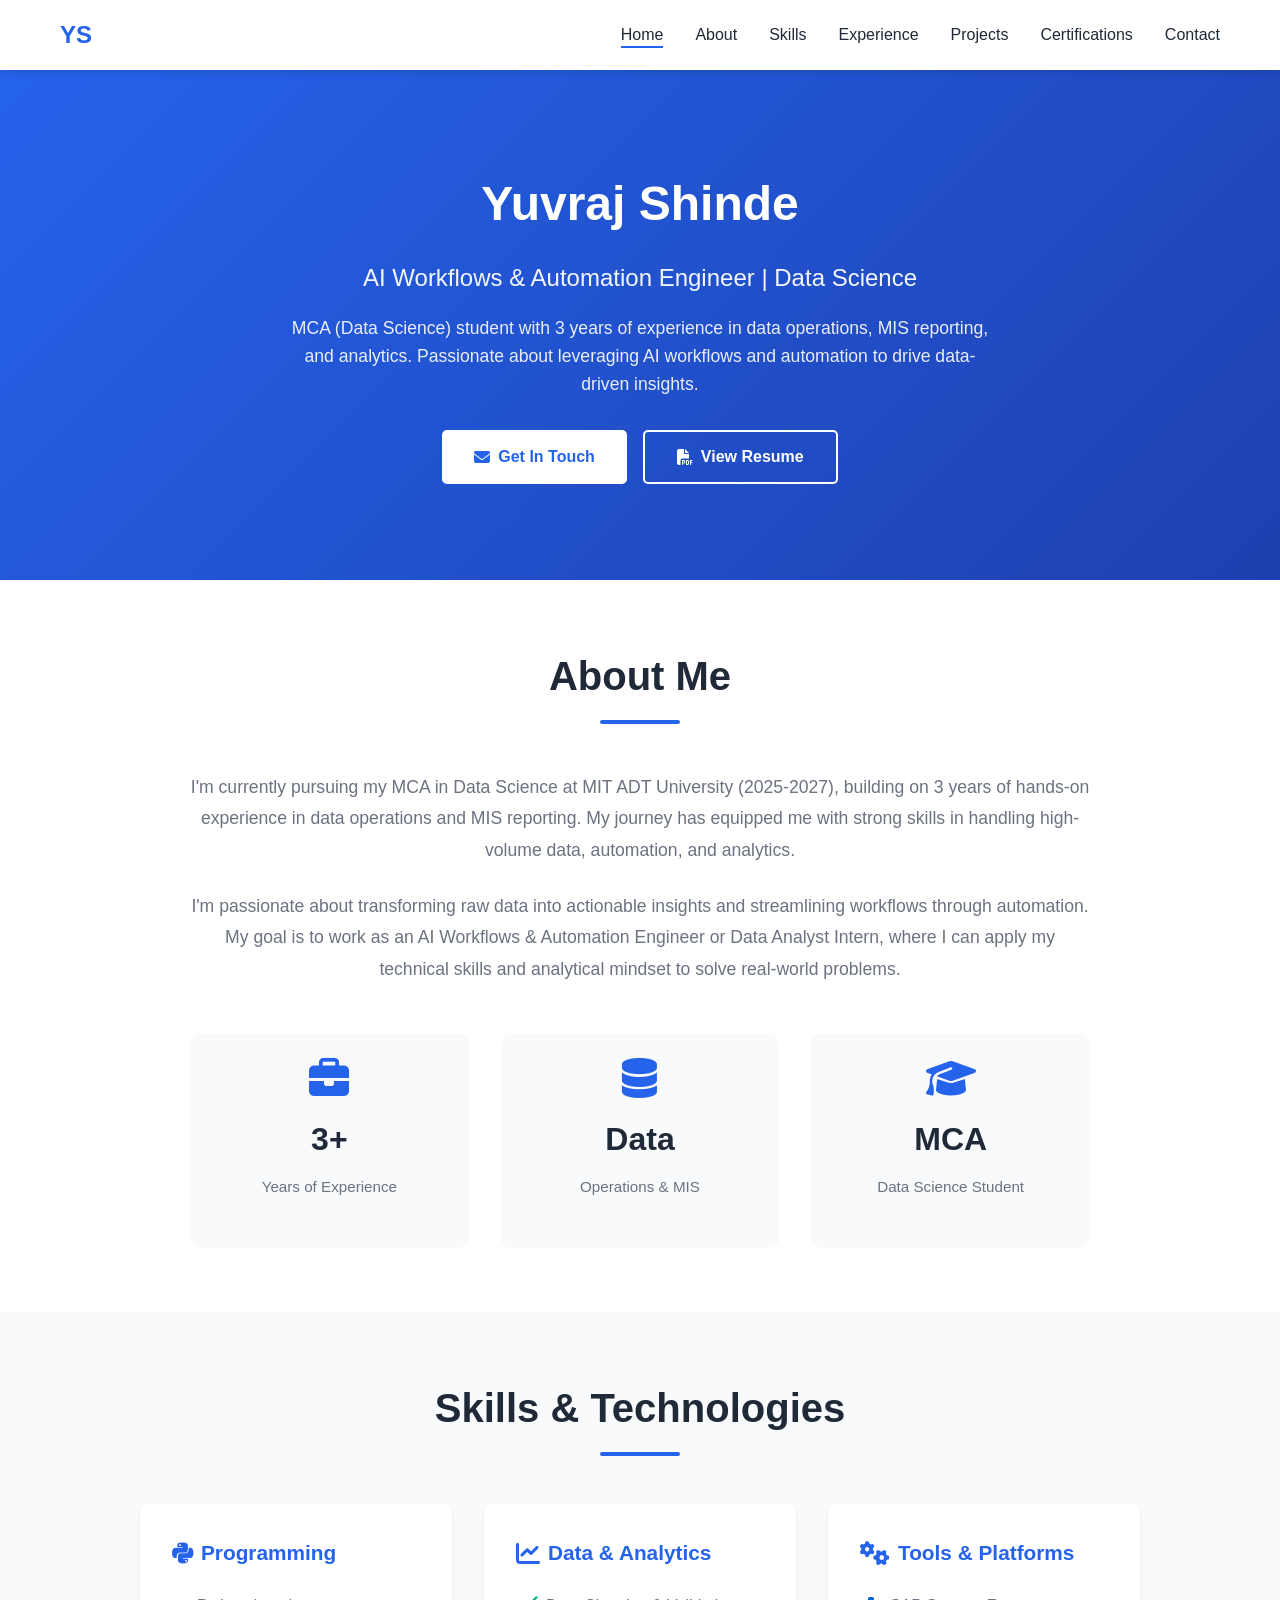
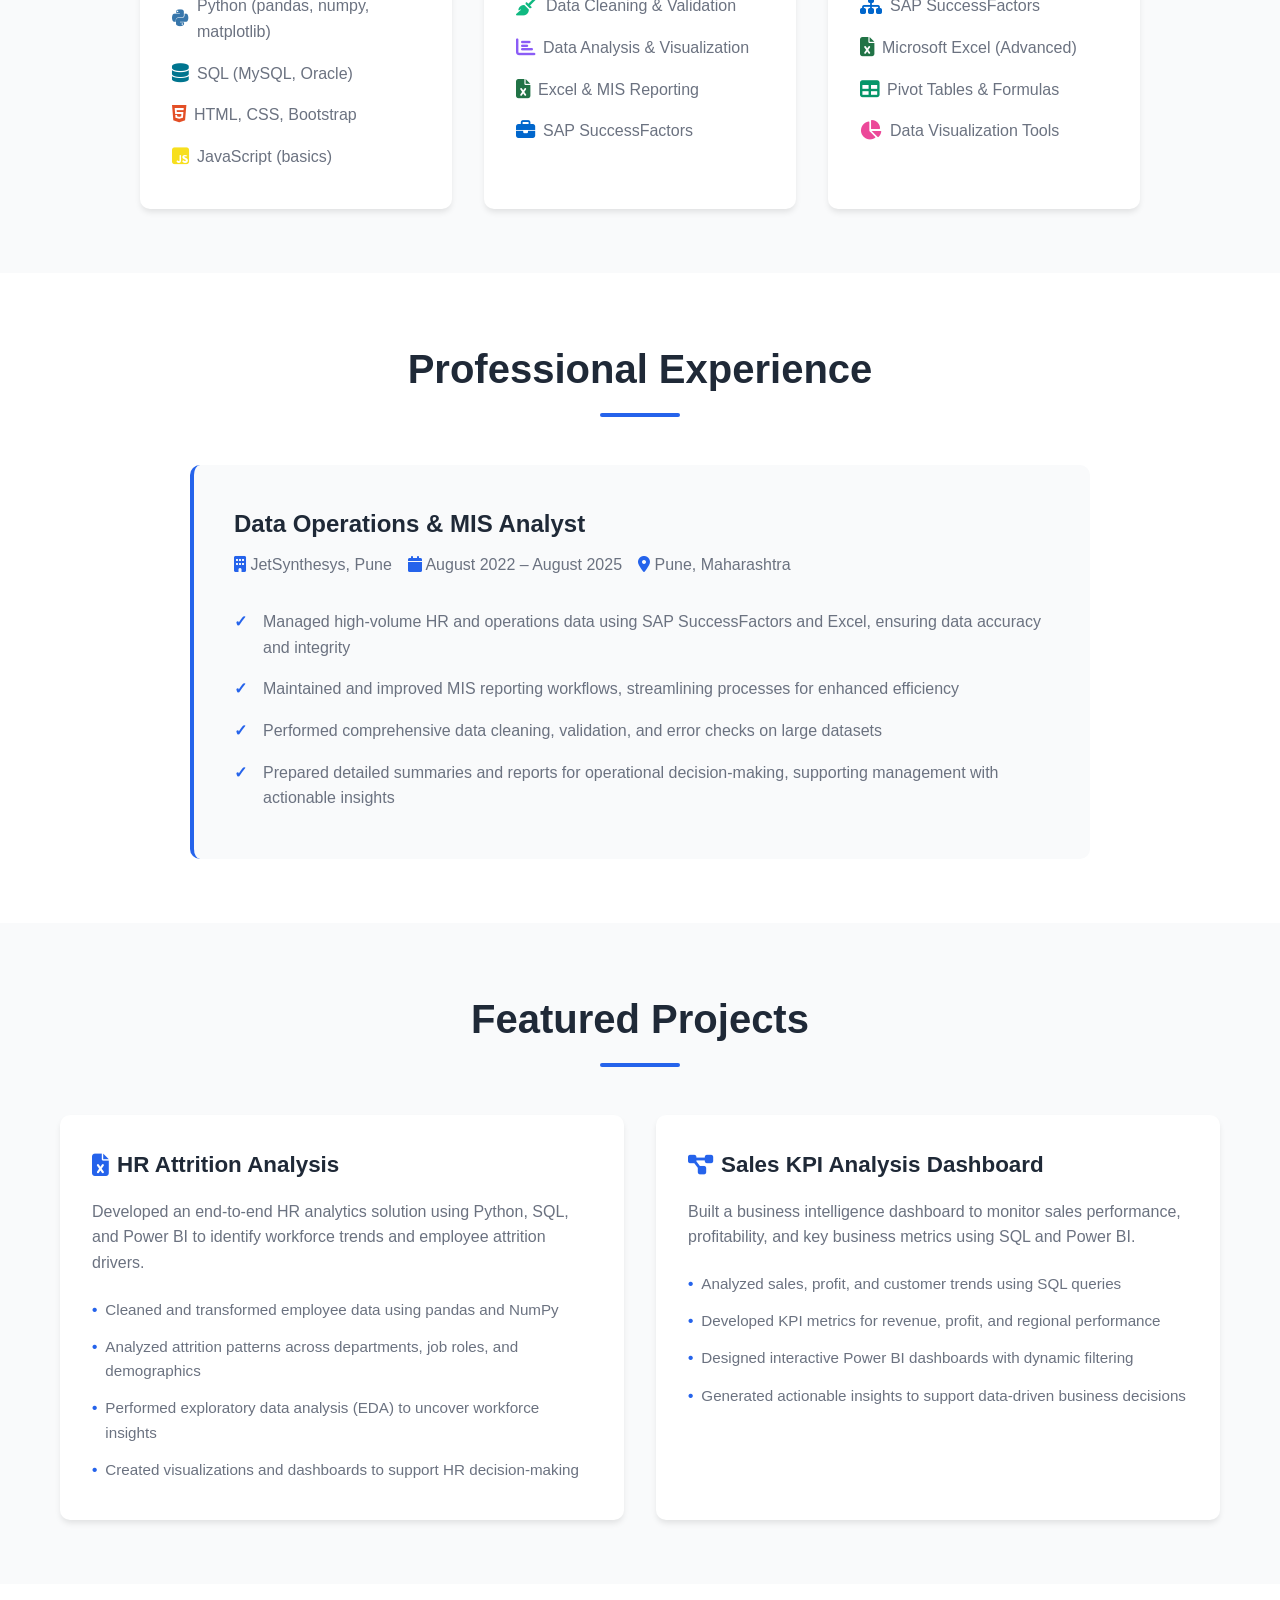
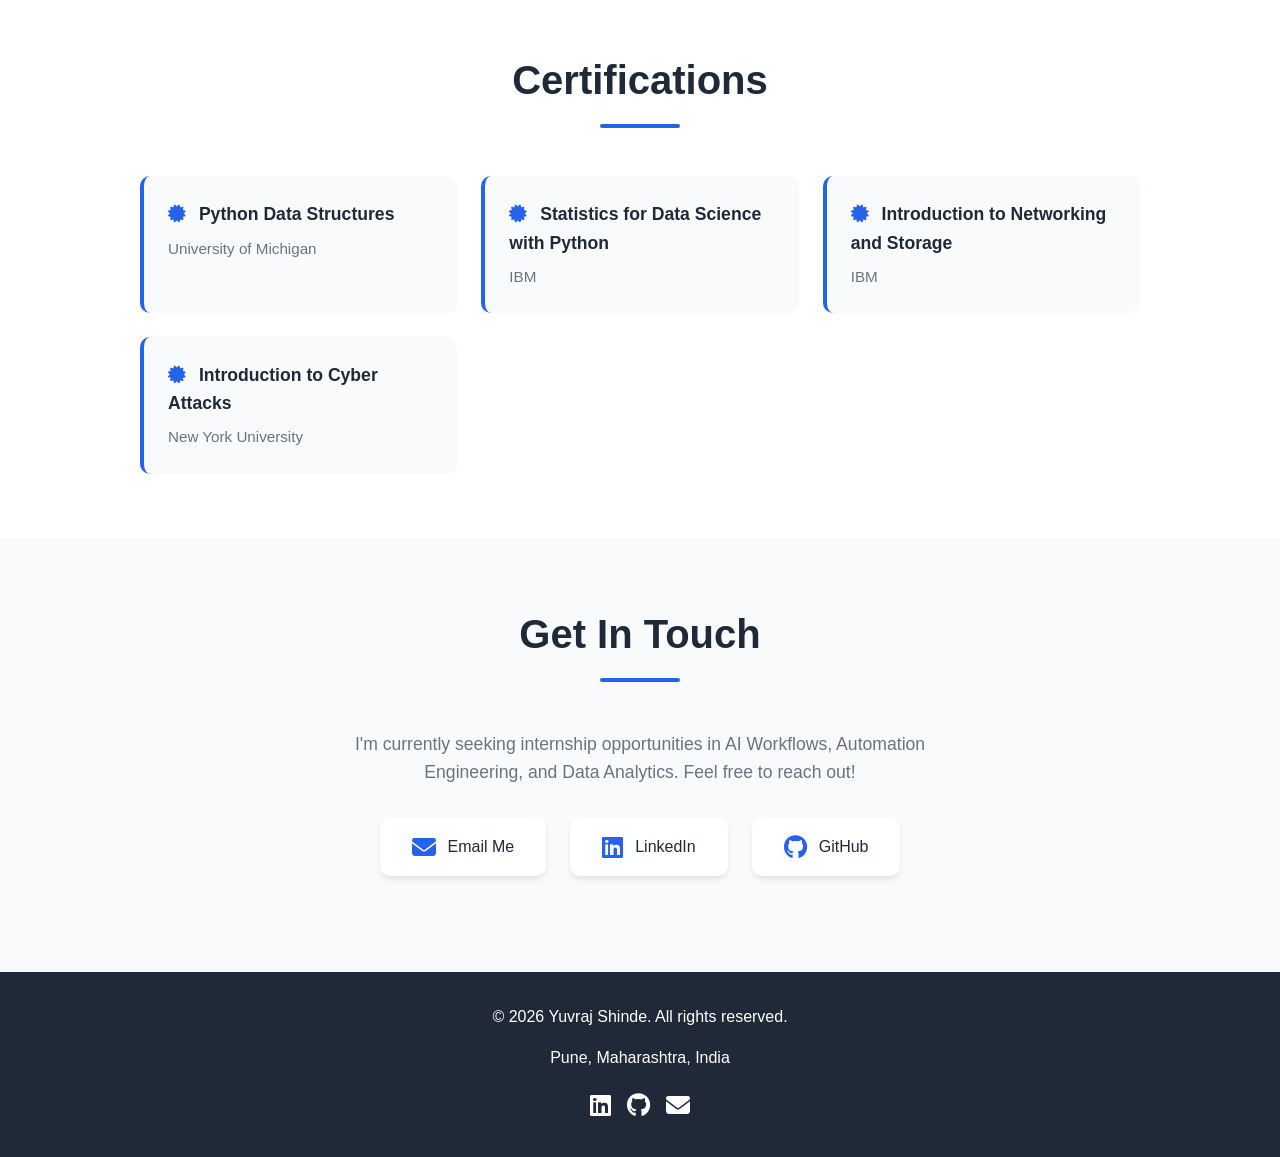
==== index.html @ 65d427c2 "Update index.html" ====
<!DOCTYPE html>
<html lang="en">

    <head>
        <meta charset="UTF-8">
        <meta name="viewport" content="width=device-width, initial-scale=1.0">

        <title>Yuvraj Shinde | Data Science & Machine Learning Portfolio</title>

        <meta name="description"
            content="Yuvraj Shinde - Data Science portfolio showcasing projects, skills, Python, and machine learning work.">
        <meta name="keywords" content="Yuvraj Shinde, Data Science, Python, Machine Learning, Portfolio">
        <meta name="author" content="Yuvraj Shinde">

        <link rel="stylesheet" href="https://cdnjs.cloudflare.com/ajax/libs/font-awesome/6.4.0/css/all.min.css">
        <link rel="stylesheet" href="style.css">
        <link rel="icon" href="favicon.ico" type="image/x-icon">
    </head>


    <body>
        <!-- Navigation -->
        <nav>
            <div class="container">
                <div class="logo">YS</div>
                <button class="mobile-menu-toggle" id="mobileMenuToggle">
                    <i class="fas fa-bars"></i>
                </button>
                <ul class="nav-links" id="navLinks">
                    <li><a href="#home">Home</a></li>
                    <li><a href="#about">About</a></li>
                    <li><a href="#skills">Skills</a></li>
                    <li><a href="#experience">Experience</a></li>
                    <li><a href="#projects">Projects</a></li>
                    <li><a href="#certifications">Certifications</a></li>
                    <li><a href="#contact">Contact</a></li>
                </ul>
            </div>
        </nav>

        <!-- Hero Section -->
        <section class="hero" id="home">
            <div class="container">
                <h1>Yuvraj Shinde</h1>
                <p class="role">AI Workflows & Automation Engineer | Data Science</p>
                <p class="intro">MCA (Data Science) student with 3 years of experience in data operations, MIS
                    reporting,
                    and analytics. Passionate about leveraging AI workflows and automation to drive data-driven
                    insights.
                </p>
                <div class="hero-buttons">
                    <a href="#contact" class="btn btn-primary">
                        <i class="fas fa-envelope"></i> Get In Touch
                    </a>
                    <a href="Yuvraj-resume.pdf" class="btn btn-outline" target="_blank">
                        <i class="fas fa-file-pdf"></i> View Resume
                    </a>
                </div>
            </div>
        </section>

        <!-- About Section -->
        <section class="about" id="about">
            <div class="container">
                <h2 class="section-title">About Me</h2>
                <div class="about-content">
                    <p>I'm currently pursuing my MCA in Data Science at MIT ADT University (2025-2027), building on 3
                        years
                        of hands-on experience in data operations and MIS reporting. My journey has equipped me with
                        strong
                        skills in handling high-volume data, automation, and analytics.</p>
                    <p>I'm passionate about transforming raw data into actionable insights and streamlining workflows
                        through automation. My goal is to work as an AI Workflows & Automation Engineer or Data Analyst
                        Intern, where I can apply my technical skills and analytical mindset to solve real-world
                        problems.
                    </p>

                    <div class="about-stats">
                        <div class="stat-card">
                            <i class="fas fa-briefcase"></i>
                            <h3>3+</h3>
                            <p>Years of Experience</p>
                        </div>
                        <div class="stat-card">
                            <i class="fas fa-database"></i>
                            <h3>Data</h3>
                            <p>Operations & MIS</p>
                        </div>
                        <div class="stat-card">
                            <i class="fas fa-graduation-cap"></i>
                            <h3>MCA</h3>
                            <p>Data Science Student</p>
                        </div>
                    </div>
                </div>
            </div>
        </section>

        <!-- Skills Section -->
        <section class="skills" id="skills">
            <div class="container">
                <h2 class="section-title">Skills & Technologies</h2>
                <div class="skills-grid">
                    <div class="skill-category">
                        <h3><i class="fab fa-python"></i> Programming</h3>
                        <ul class="skill-list">
                            <li><i class="fab fa-python" style="color: #3776AB;"></i> Python (pandas, numpy, matplotlib)
                            </li>
                            <li><i class="fas fa-database" style="color: #00758F;"></i> SQL (MySQL, Oracle)</li>
                            <li><i class="fab fa-html5" style="color: #E34F26;"></i> HTML, CSS, Bootstrap</li>
                            <li><i class="fab fa-js-square" style="color: #F7DF1E;"></i> JavaScript (basics)</li>
                        </ul>
                    </div>

                    <div class="skill-category">
                        <h3><i class="fas fa-chart-line"></i> Data & Analytics</h3>
                        <ul class="skill-list">
                            <li><i class="fas fa-broom" style="color: #10B981;"></i> Data Cleaning & Validation</li>
                            <li><i class="fas fa-chart-bar" style="color: #8B5CF6;"></i> Data Analysis & Visualization
                            </li>
                            <li><i class="fas fa-file-excel" style="color: #217346;"></i> Excel & MIS Reporting</li>
                            <li><i class="fas fa-briefcase" style="color: #0066CC;"></i> SAP SuccessFactors</li>
                        </ul>
                    </div>

                    <div class="skill-category">
                        <h3><i class="fas fa-cogs"></i> Tools & Platforms</h3>
                        <ul class="skill-list">
                            <li><i class="fas fa-sitemap" style="color: #0066CC;"></i> SAP SuccessFactors</li>
                            <li><i class="fas fa-file-excel" style="color: #217346;"></i> Microsoft Excel (Advanced)
                            </li>
                            <li><i class="fas fa-table" style="color: #059669;"></i> Pivot Tables & Formulas</li>
                            <li><i class="fas fa-chart-pie" style="color: #EC4899;"></i> Data Visualization Tools</li>
                        </ul>
                    </div>
                </div>
            </div>
        </section>

        <!-- Experience Section -->
        <section class="experience" id="experience">
            <div class="container">
                <h2 class="section-title">Professional Experience</h2>
                <div class="experience-card">
                    <div class="experience-header">
                        <h3>Data Operations & MIS Analyst</h3>
                        <div class="company-info">
                            <span><i class="fas fa-building"></i> JetSynthesys, Pune</span>
                            <span><i class="fas fa-calendar"></i> August 2022 – August 2025</span>
                            <span><i class="fas fa-map-marker-alt"></i> Pune, Maharashtra</span>
                        </div>
                    </div>
                    <ul class="experience-list">
                        <li>Managed high-volume HR and operations data using SAP SuccessFactors and Excel, ensuring data
                            accuracy and integrity</li>
                        <li>Maintained and improved MIS reporting workflows, streamlining processes for enhanced
                            efficiency
                        </li>
                        <li>Performed comprehensive data cleaning, validation, and error checks on large datasets</li>
                        <li>Prepared detailed summaries and reports for operational decision-making, supporting
                            management
                            with actionable insights</li>
                    </ul>
                </div>
            </div>
        </section>

        <!-- Projects Section -->
        <section class="projects" id="projects">
            <div class="container">
                <h2 class="section-title">Featured Projects</h2>
                <div class="projects-grid">
                    <div class="project-card">
                        <h3><i class="fas fa-file-excel"></i> HR Attrition Analysis</h3>
                        <p>Developed an end-to-end HR analytics solution using Python, SQL, and Power BI to identify
                            workforce trends and employee attrition drivers.
                        </p>
                        <ul class="project-highlights">
                            <li>Cleaned and transformed employee data using pandas and NumPy</li>
                            <li>Analyzed attrition patterns across departments, job roles, and demographics</li>
                            <li>Performed exploratory data analysis (EDA) to uncover workforce insights</li>
                            <li>Created visualizations and dashboards to support HR decision-making</li>
                        </ul>
                    </div>

                    <div class="project-card">
                        <h3><i class="fas fa-project-diagram"></i> Sales KPI Analysis Dashboard</h3>
                        <p>Built a business intelligence dashboard to monitor sales performance, profitability, and key
                            business metrics using SQL and Power BI.</p>
                        <ul class="project-highlights">
                            <li>Analyzed sales, profit, and customer trends using SQL queries</li>
                            <li>Developed KPI metrics for revenue, profit, and regional performance</li>
                            <li>Designed interactive Power BI dashboards with dynamic filtering</li>
                            <li>Generated actionable insights to support data-driven business decisions</li>
                        </ul>
                    </div>
                </div>
            </div>
        </section>

        <!-- Certifications Section -->
        <section class="certifications" id="certifications">
            <div class="container">
                <h2 class="section-title">Certifications</h2>
                <div class="cert-grid">
                    <div class="cert-card">
                        <h3><i class="fas fa-certificate"></i> Python Data Structures</h3>
                        <p>University of Michigan</p>
                    </div>
                    <div class="cert-card">
                        <h3><i class="fas fa-certificate"></i> Statistics for Data Science with Python</h3>
                        <p>IBM</p>
                    </div>
                    <div class="cert-card">
                        <h3><i class="fas fa-certificate"></i> Introduction to Networking and Storage</h3>
                        <p>IBM</p>
                    </div>
                    <div class="cert-card">
                        <h3><i class="fas fa-certificate"></i> Introduction to Cyber Attacks</h3>
                        <p>New York University</p>
                    </div>
                </div>
            </div>
        </section>

        <!-- Contact Section -->
        <section class="contact" id="contact">
            <div class="container">
                <h2 class="section-title">Get In Touch</h2>
                <p>I'm currently seeking internship opportunities in AI Workflows, Automation Engineering, and Data
                    Analytics. Feel free to reach out!</p>
                <div class="contact-links">
                    <a href="mailto:yuvrajshinde965@gmail.com" class="contact-link">
                        <i class="fas fa-envelope"></i>
                        Email Me
                    </a>
                    <a href="https://www.linkedin.com/in/yuvraj-shinde-445378245/" target="_blank" class="contact-link">
                        <i class="fab fa-linkedin"></i>
                        LinkedIn
                    </a>
                    <a href="https://github.com/yuvrajshinde811" target="_blank" class="contact-link">
                        <i class="fab fa-github"></i>
                        GitHub
                    </a>
                </div>
            </div>
        </section>

        <!-- Footer -->
        <footer>
            <div class="container">
                <p>&copy; 2026 Yuvraj Shinde. All rights reserved.</p>
                <p>Pune, Maharashtra, India</p>
                <div class="social-links">
                    <a href="https://www.linkedin.com/in/yuvraj-shinde-445378245/" target="_blank"><i
                            class="fab fa-linkedin"></i></a>
                    <a href="https://github.com/yuvrajshinde811" target="_blank"><i class="fab fa-github"></i></a>
                    <a href="mailto:yuvrajshinde965@gmail.com"><i class="fas fa-envelope"></i></a>
                </div>
            </div>
        </footer>
        <script src="script.js"></script>
    </body>

</html>
---- style.css ----
/* ===== GLOBAL STYLES ===== */
* {
    margin: 0;
    padding: 0;
    box-sizing: border-box;
}

:root {
    --primary-color: #2563eb;
    --secondary-color: #1e40af;
    --accent-color: #3b82f6;
    --text-dark: #1f2937;
    --text-light: #6b7280;
    --bg-light: #f9fafb;
    --bg-white: #ffffff;
    --border-color: #e5e7eb;
    --shadow: 0 4px 6px -1px rgba(0, 0, 0, 0.1);
    --shadow-lg: 0 10px 15px -3px rgba(0, 0, 0, 0.1);
}

html {
    scroll-behavior: smooth;
}

body {
    font-family: 'Segoe UI', Tahoma, Geneva, Verdana, sans-serif;
    line-height: 1.6;
    color: var(--text-dark);
    background-color: var(--bg-light);
}

.container {
    max-width: 1200px;
    margin: 0 auto;
    padding: 0 20px;
}

/* ===== NAVIGATION ===== */
nav {
    background: var(--bg-white);
    box-shadow: var(--shadow);
    position: sticky;
    top: 0;
    z-index: 1000;
    padding: 1rem 0;
}

nav .container {
    display: flex;
    justify-content: space-between;
    align-items: center;
}

.logo {
    font-size: 1.5rem;
    font-weight: 700;
    color: var(--primary-color);
}

.nav-links {
    display: flex;
    list-style: none;
    gap: 2rem;
}

.nav-links a {
    text-decoration: none;
    color: var(--text-dark);
    font-weight: 500;
    transition: color 0.3s ease;
    position: relative;
    padding-bottom: 5px;
}

.nav-links a::after {
    content: '';
    position: absolute;
    bottom: 0;
    left: 0;
    width: 0;
    height: 2px;
    background: var(--primary-color);
    transition: width 0.3s ease;
}

.nav-links a:hover::after,
.nav-links a.active::after {
    width: 100%;
}

.nav-links a:hover {
    color: var(--primary-color);
}

.mobile-menu-toggle {
    display: none;
    background: none;
    border: none;
    font-size: 1.5rem;
    color: var(--text-dark);
    cursor: pointer;
}

/* ===== HERO SECTION ===== */
.hero {
    background: linear-gradient(135deg, var(--primary-color) 0%, var(--secondary-color) 100%);
    color: white;
    padding: 6rem 0;
    text-align: center;
}

.hero h1 {
    font-size: 3rem;
    margin-bottom: 1rem;
    animation: fadeInUp 0.8s ease;
}

.hero .role {
    font-size: 1.5rem;
    margin-bottom: 1rem;
    opacity: 0.95;
    animation: fadeInUp 1s ease;
}

.hero .intro {
    font-size: 1.1rem;
    max-width: 700px;
    margin: 0 auto 2rem;
    opacity: 0.9;
    animation: fadeInUp 1.2s ease;
}

.hero-buttons {
    display: flex;
    gap: 1rem;
    justify-content: center;
    flex-wrap: wrap;
    animation: fadeInUp 1.4s ease;
}

.btn {
    padding: 0.75rem 2rem;
    border-radius: 5px;
    text-decoration: none;
    font-weight: 600;
    transition: all 0.3s ease;
    display: inline-flex;
    align-items: center;
    gap: 0.5rem;
}

.btn-primary {
    background: white;
    color: var(--primary-color);
}

.btn-primary:hover {
    transform: translateY(-2px);
    box-shadow: var(--shadow-lg);
}

.btn-outline {
    border: 2px solid white;
    color: white;
    background: transparent;
}

.btn-outline:hover {
    background: white;
    color: var(--primary-color);
}

/* ===== SECTION STYLES ===== */
section {
    padding: 4rem 0;
}

.section-title {
    font-size: 2.5rem;
    text-align: center;
    margin-bottom: 3rem;
    color: var(--text-dark);
    position: relative;
    padding-bottom: 1rem;
}

.section-title::after {
    content: '';
    position: absolute;
    bottom: 0;
    left: 50%;
    transform: translateX(-50%);
    width: 80px;
    height: 4px;
    background: var(--primary-color);
    border-radius: 2px;
}

/* ===== ABOUT SECTION ===== */
.about {
    background: var(--bg-white);
}

.about-content {
    max-width: 900px;
    margin: 0 auto;
    text-align: center;
}

.about-content p {
    font-size: 1.1rem;
    color: var(--text-light);
    line-height: 1.8;
    margin-bottom: 1.5rem;
}

.about-stats {
    display: grid;
    grid-template-columns: repeat(auto-fit, minmax(200px, 1fr));
    gap: 2rem;
    margin-top: 3rem;
}

.stat-card {
    text-align: center;
    padding: 1.5rem;
    background: var(--bg-light);
    border-radius: 10px;
    transition: all 0.4s ease;
    cursor: default;
}

.stat-card:hover {
    background: white;
    box-shadow: var(--shadow-lg);
    transform: translateY(-5px);
}

.stat-card i {
    font-size: 2.5rem;
    color: var(--primary-color);
    margin-bottom: 1rem;
    transition: all 0.4s ease;
}

.stat-card:hover i {
    transform: scale(1.2) rotate(10deg);
    color: var(--accent-color);
}

.stat-card h3 {
    font-size: 2rem;
    color: var(--text-dark);
    margin-bottom: 0.5rem;
}

.stat-card p {
    color: var(--text-light);
    font-size: 0.95rem;
}

/* ===== SKILLS SECTION ===== */
.skills-grid {
    display: grid;
    grid-template-columns: repeat(auto-fit, minmax(250px, 1fr));
    gap: 2rem;
    max-width: 1000px;
    margin: 0 auto;
}

.skill-category {
    background: var(--bg-white);
    padding: 2rem;
    border-radius: 10px;
    box-shadow: var(--shadow);
    transition: all 0.4s cubic-bezier(0.4, 0, 0.2, 1);
    position: relative;
    overflow: hidden;
}

.skill-category::before {
    content: '';
    position: absolute;
    top: 0;
    left: -100%;
    width: 100%;
    height: 100%;
    background: linear-gradient(90deg, transparent, rgba(37, 99, 235, 0.1), transparent);
    transition: left 0.5s ease;
}

.skill-category:hover::before {
    left: 100%;
}

.skill-category:hover {
    transform: translateY(-8px) scale(1.02);
    box-shadow: var(--shadow-lg);
    border: 1px solid rgba(37, 99, 235, 0.2);
}

.skill-category h3 {
    font-size: 1.3rem;
    margin-bottom: 1rem;
    color: var(--primary-color);
    display: flex;
    align-items: center;
    gap: 0.5rem;
}

.skill-category h3 i {
    font-size: 1.5rem;
}

.skill-list {
    list-style: none;
}

.skill-list li {
    padding: 0.5rem 0;
    color: var(--text-light);
    display: flex;
    align-items: center;
    gap: 0.5rem;
    transition: all 0.3s ease;
    cursor: default;
}

.skill-list li:hover {
    color: var(--primary-color);
    transform: translateX(5px);
    font-weight: 500;
}

.skill-list li i {
    font-size: 1.2rem;
    transition: all 0.3s ease;
}

.skill-list li:hover i {
    transform: scale(1.3) rotate(5deg);
}

/* ===== EXPERIENCE SECTION ===== */
.experience {
    background: var(--bg-white);
}

.experience-card {
    max-width: 900px;
    margin: 0 auto;
    background: var(--bg-light);
    padding: 2.5rem;
    border-radius: 10px;
    border-left: 4px solid var(--primary-color);
}

.experience-header {
    margin-bottom: 1.5rem;
}

.experience-header h3 {
    font-size: 1.5rem;
    color: var(--text-dark);
    margin-bottom: 0.5rem;
}

.company-info {
    color: var(--text-light);
    font-size: 1rem;
    display: flex;
    align-items: center;
    gap: 1rem;
    flex-wrap: wrap;
}

.company-info i {
    color: var(--primary-color);
}

.experience-list {
    list-style: none;
}

.experience-list li {
    padding: 0.5rem 0;
    color: var(--text-light);
    display: flex;
    gap: 1rem;
    line-height: 1.6;
}

.experience-list li::before {
    content: '✓';
    color: var(--primary-color);
    font-weight: bold;
    flex-shrink: 0;
}

/* ===== PROJECTS SECTION ===== */
.projects-grid {
    display: grid;
    grid-template-columns: repeat(auto-fit, minmax(350px, 1fr));
    gap: 2rem;
}

.project-card {
    background: var(--bg-white);
    border-radius: 10px;
    box-shadow: var(--shadow);
    padding: 2rem;
    transition: all 0.4s cubic-bezier(0.4, 0, 0.2, 1);
    position: relative;
    overflow: hidden;
}

.project-card::after {
    content: '';
    position: absolute;
    top: -50%;
    right: -50%;
    width: 200%;
    height: 200%;
    background: radial-gradient(circle, rgba(37, 99, 235, 0.1) 0%, transparent 70%);
    opacity: 0;
    transition: opacity 0.5s ease;
}

.project-card:hover::after {
    opacity: 1;
}

.project-card:hover {
    transform: translateY(-10px) scale(1.02);
    box-shadow: 0 20px 25px -5px rgba(0, 0, 0, 0.15);
    border: 1px solid rgba(37, 99, 235, 0.2);
}

.project-card h3 {
    font-size: 1.4rem;
    margin-bottom: 1rem;
    color: var(--text-dark);
    display: flex;
    align-items: center;
    gap: 0.5rem;
}

.project-card h3 i {
    color: var(--primary-color);
    transition: all 0.4s ease;
}

.project-card:hover h3 i {
    transform: scale(1.2) rotate(10deg);
    color: var(--accent-color);
}

.project-card p {
    color: var(--text-light);
    margin-bottom: 1rem;
    line-height: 1.6;
}

.project-highlights {
    list-style: none;
    margin-top: 1rem;
}

.project-highlights li {
    padding: 0.4rem 0;
    color: var(--text-light);
    font-size: 0.95rem;
    display: flex;
    align-items: flex-start;
    gap: 0.5rem;
}

.project-highlights li::before {
    content: '•';
    color: var(--primary-color);
    font-weight: bold;
}

/* ===== CERTIFICATIONS SECTION ===== */
.certifications {
    background: var(--bg-white);
}

.cert-grid {
    display: grid;
    grid-template-columns: repeat(auto-fit, minmax(300px, 1fr));
    gap: 1.5rem;
    max-width: 1000px;
    margin: 0 auto;
}

.cert-card {
    background: var(--bg-light);
    padding: 1.5rem;
    border-radius: 10px;
    border-left: 4px solid var(--primary-color);
    transition: all 0.4s cubic-bezier(0.4, 0, 0.2, 1);
    position: relative;
    overflow: hidden;
}

.cert-card::before {
    content: '';
    position: absolute;
    left: 0;
    top: 0;
    height: 100%;
    width: 4px;
    background: var(--accent-color);
    transform: scaleY(0);
    transition: transform 0.4s ease;
    transform-origin: bottom;
}

.cert-card:hover::before {
    transform: scaleY(1);
}

.cert-card:hover {
    transform: translateX(10px);
    box-shadow: var(--shadow);
    background: white;
}

.cert-card h3 {
    font-size: 1.1rem;
    color: var(--text-dark);
    margin-bottom: 0.5rem;
}

.cert-card p {
    color: var(--text-light);
    font-size: 0.95rem;
}

.cert-card i {
    color: var(--primary-color);
    margin-right: 0.5rem;
    transition: all 0.3s ease;
}

.cert-card:hover i {
    transform: scale(1.3) rotate(15deg);
    color: var(--accent-color);
}

/* ===== CONTACT SECTION ===== */
.contact {
    text-align: center;
}

.contact p {
    font-size: 1.1rem;
    color: var(--text-light);
    margin-bottom: 2rem;
    max-width: 600px;
    margin-left: auto;
    margin-right: auto;
}

.contact-links {
    display: flex;
    gap: 1.5rem;
    justify-content: center;
    flex-wrap: wrap;
    margin-bottom: 2rem;
}

.contact-link {
    padding: 1rem 2rem;
    background: var(--bg-white);
    border-radius: 10px;
    text-decoration: none;
    color: var(--text-dark);
    box-shadow: var(--shadow);
    transition: all 0.3s cubic-bezier(0.4, 0, 0.2, 1);
    display: flex;
    align-items: center;
    gap: 0.75rem;
    font-weight: 500;
    position: relative;
    overflow: hidden;
}

.contact-link::before {
    content: '';
    position: absolute;
    top: 0;
    left: -100%;
    width: 100%;
    height: 100%;
    background: linear-gradient(90deg, transparent, rgba(37, 99, 235, 0.1), transparent);
    transition: left 0.5s ease;
}

.contact-link:hover::before {
    left: 100%;
}

.contact-link i {
    font-size: 1.5rem;
    color: var(--primary-color);
    transition: all 0.3s ease;
}

.contact-link:hover {
    transform: translateY(-5px) scale(1.05);
    box-shadow: var(--shadow-lg);
    color: var(--primary-color);
}

.contact-link:hover i {
    transform: scale(1.2) rotate(5deg);
}

/* ===== FOOTER ===== */
footer {
    background: var(--text-dark);
    color: white;
    text-align: center;
    padding: 2rem 0;
}

footer p {
    margin-bottom: 1rem;
}

.social-links {
    display: flex;
    gap: 1rem;
    justify-content: center;
    margin-top: 1rem;
}

.social-links a {
    color: white;
    font-size: 1.5rem;
    transition: all 0.3s cubic-bezier(0.4, 0, 0.2, 1);
    display: inline-block;
}

.social-links a:hover {
    color: var(--accent-color);
    transform: translateY(-5px) scale(1.2) rotate(10deg);
}

/* ===== ANIMATIONS ===== */
@keyframes fadeInUp {
    from {
        opacity: 0;
        transform: translateY(30px);
    }

    to {
        opacity: 1;
        transform: translateY(0);
    }
}

@keyframes float {

    0%,
    100% {
        transform: translateY(0);
    }

    50% {
        transform: translateY(-10px);
    }
}

@keyframes pulse {

    0%,
    100% {
        opacity: 1;
    }

    50% {
        opacity: 0.5;
    }
}

@keyframes slideInLeft {
    from {
        opacity: 0;
        transform: translateX(-50px);
    }

    to {
        opacity: 1;
        transform: translateX(0);
    }
}

@keyframes slideInRight {
    from {
        opacity: 0;
        transform: translateX(50px);
    }

    to {
        opacity: 1;
        transform: translateX(0);
    }
}

@keyframes scaleIn {
    from {
        opacity: 0;
        transform: scale(0.8);
    }

    to {
        opacity: 1;
        transform: scale(1);
    }
}

/* ===== RESPONSIVE DESIGN ===== */
@media (max-width: 768px) {
    .nav-links {
        position: fixed;
        left: -100%;
        top: 70px;
        flex-direction: column;
        background-color: var(--bg-white);
        width: 100%;
        text-align: center;
        transition: 0.3s;
        box-shadow: var(--shadow);
        padding: 2rem 0;
    }

    .nav-links.active {
        left: 0;
    }

    .mobile-menu-toggle {
        display: block;
    }

    .hero h1 {
        font-size: 2rem;
    }

    .hero .role {
        font-size: 1.2rem;
    }

    .hero .intro {
        font-size: 1rem;
    }

    .section-title {
        font-size: 2rem;
    }

    .projects-grid {
        grid-template-columns: 1fr;
    }

    .skills-grid {
        grid-template-columns: 1fr;
    }
}

@media (max-width: 480px) {
    .hero h1 {
        font-size: 1.75rem;
    }

    .about-stats {
        grid-template-columns: 1fr;
    }

    .hero-buttons {
        flex-direction: column;
    }

    .btn {
        width: 100%;
        justify-content: center;
    }
}
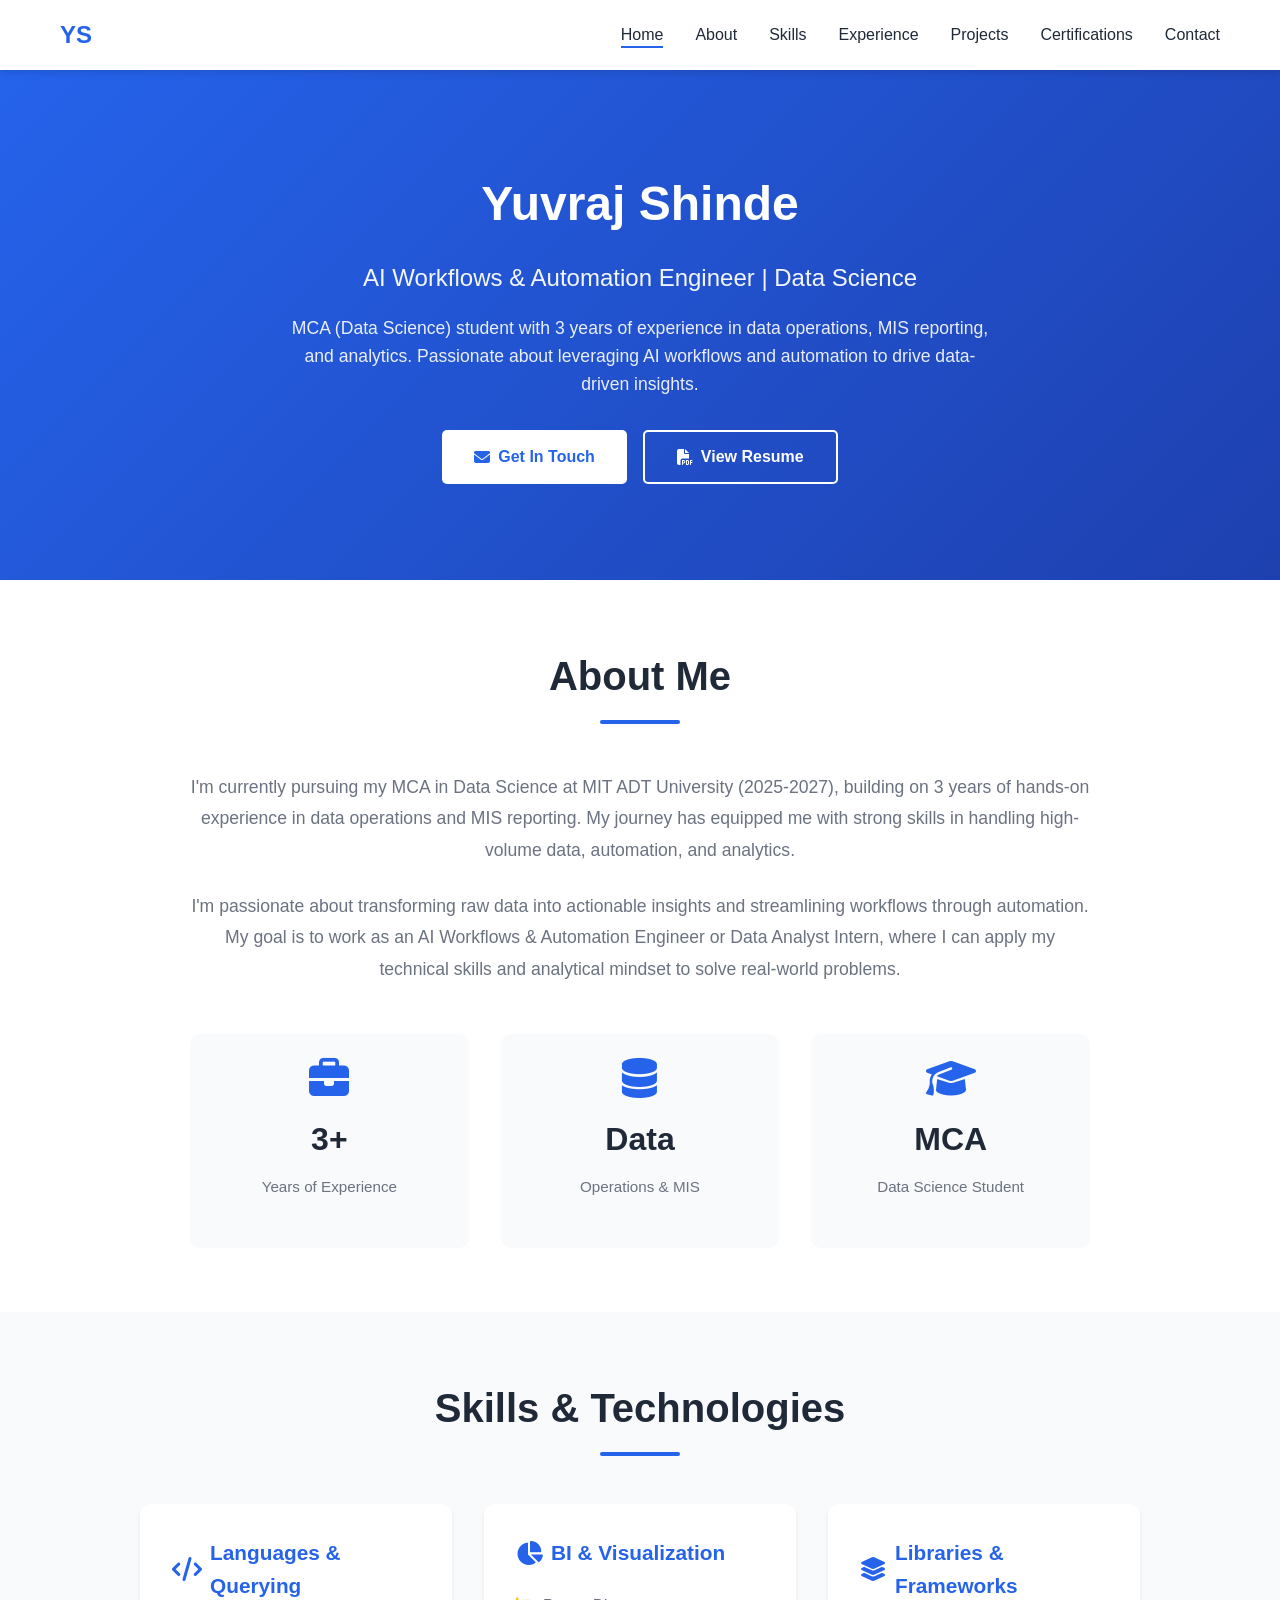
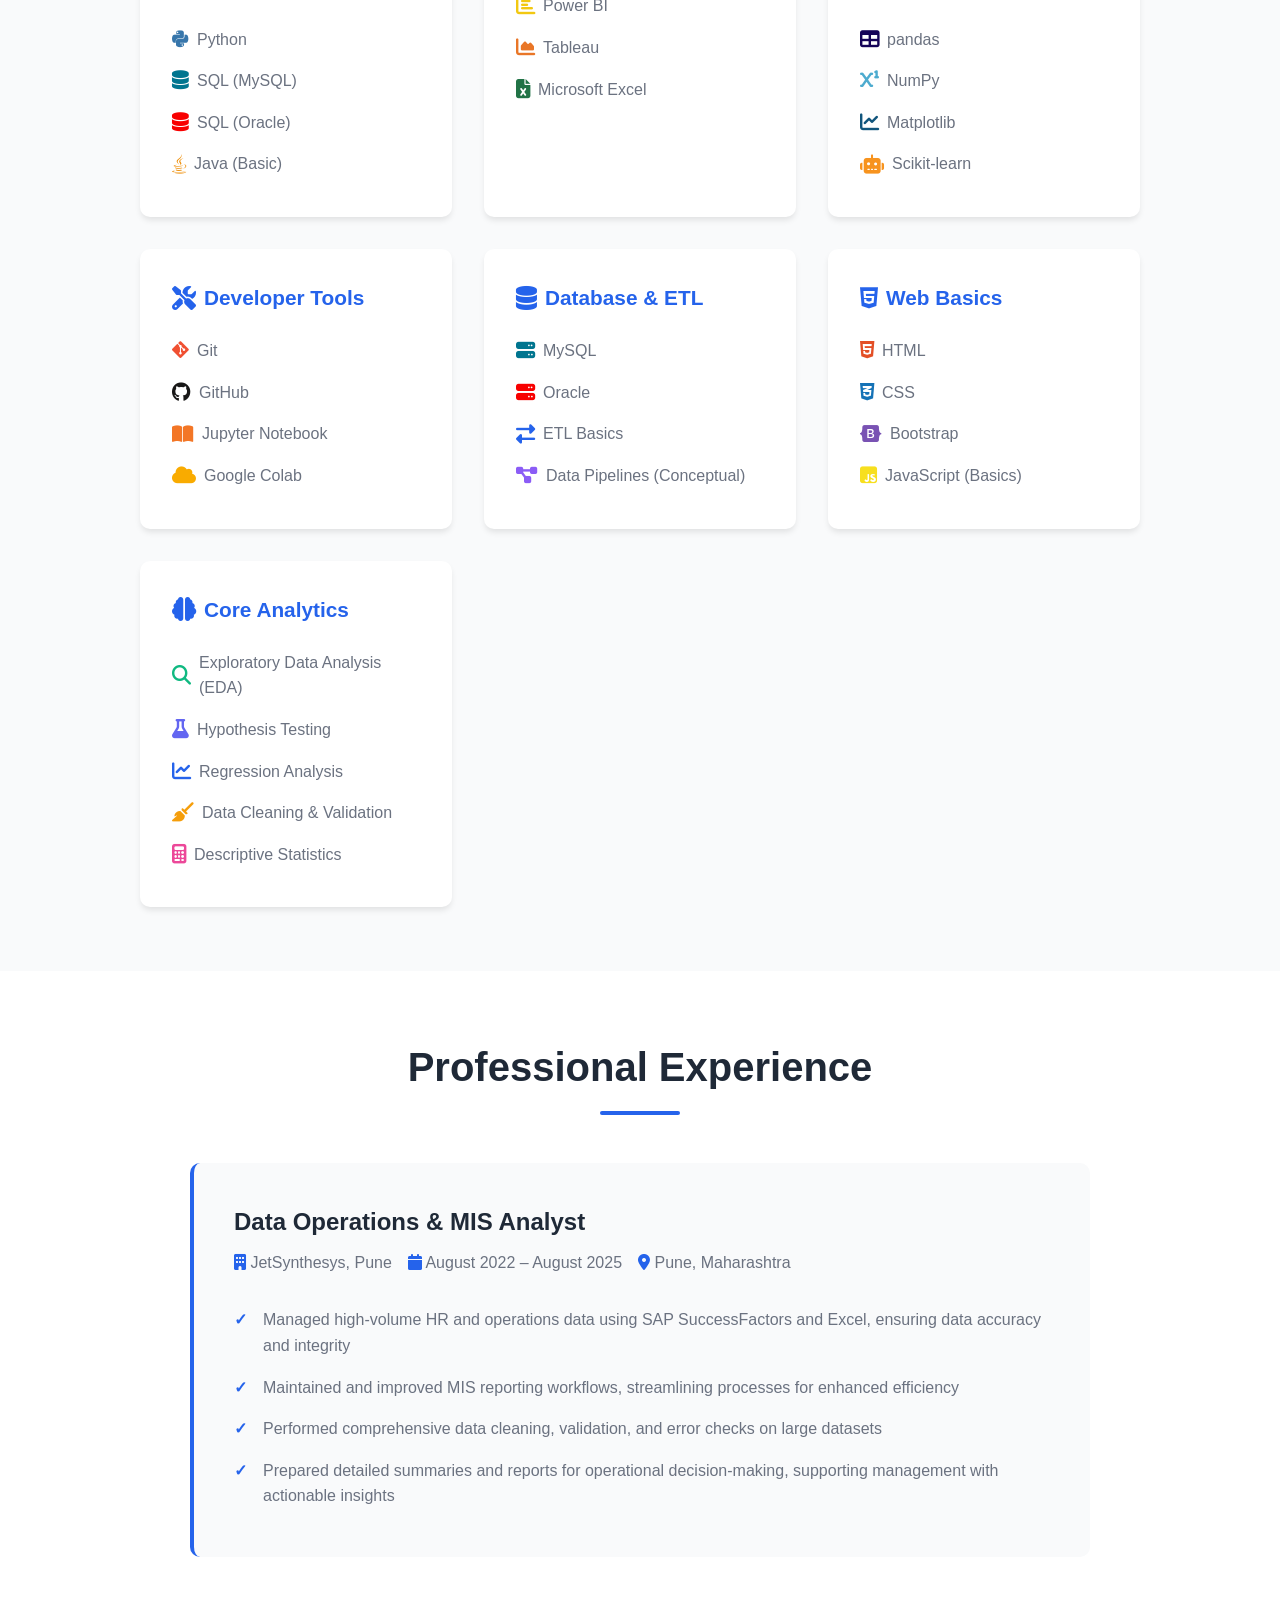
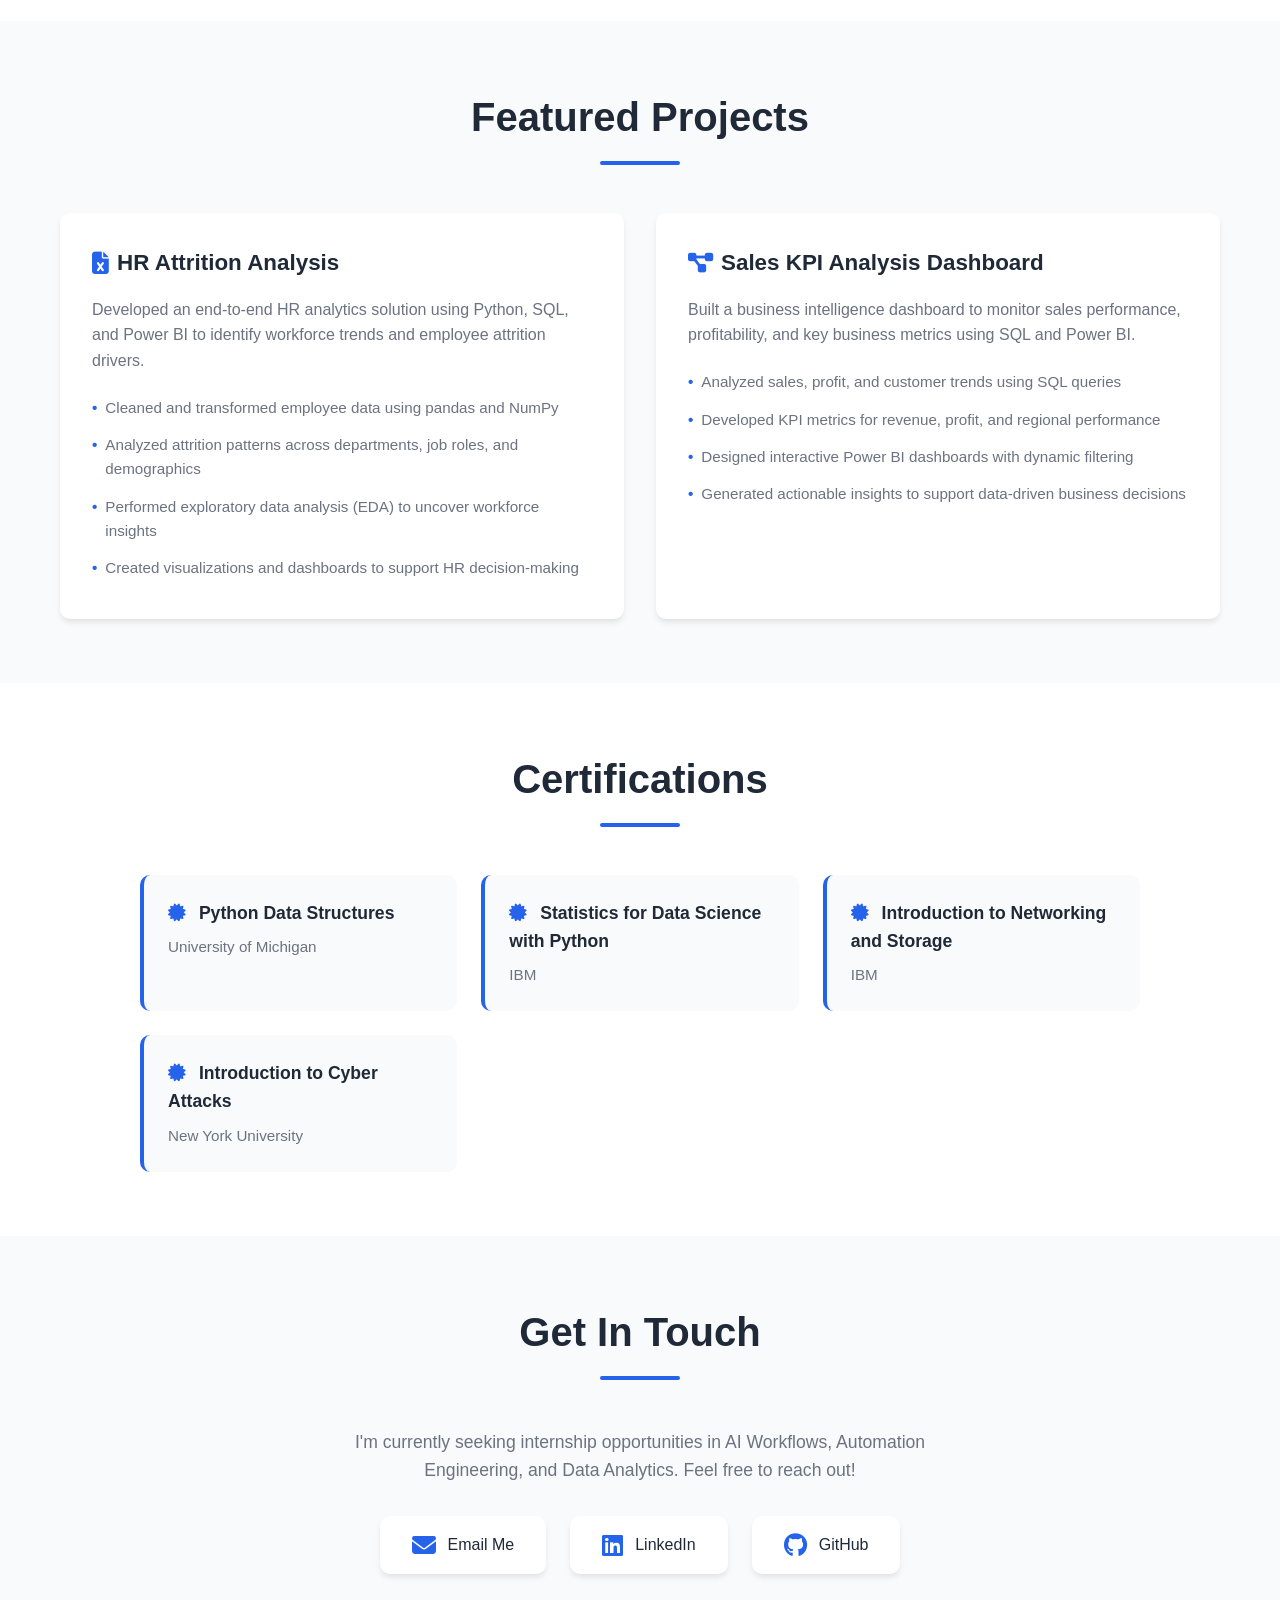
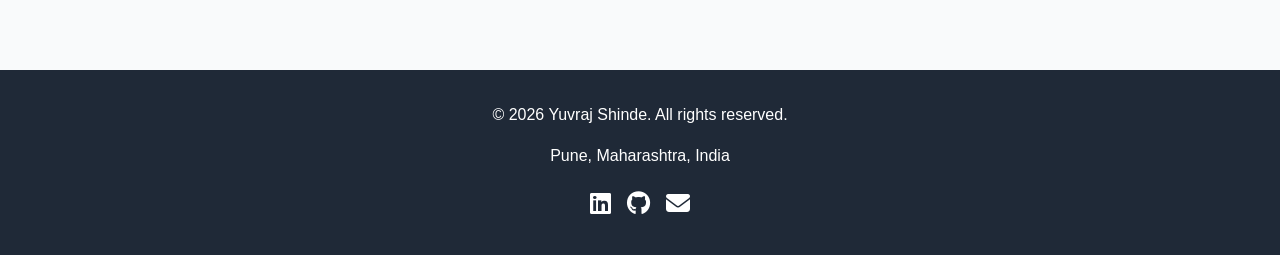
==== commit 36017f6f: "Update index.html" ====
--- a/index.html
+++ b/index.html
@@ -52,7 +52,7 @@
                     <a href="#contact" class="btn btn-primary">
                         <i class="fas fa-envelope"></i> Get In Touch
                     </a>
-                    <a href="Yuvraj-resume.pdf" class="btn btn-outline" target="_blank">
+                    <a href="Resume - Yuvraj Shinde.pdf" class="btn btn-outline" target="_blank">
                         <i class="fas fa-file-pdf"></i> View Resume
                     </a>
                 </div>
@@ -97,7 +97,7 @@
         </section>
 
         <!-- Skills Section -->
-        <section class="skills" id="skills">
+        <!-- <section class="skills" id="skills">
             <div class="container">
                 <h2 class="section-title">Skills & Technologies</h2>
                 <div class="skills-grid">
@@ -133,6 +133,89 @@
                             <li><i class="fas fa-chart-pie" style="color: #EC4899;"></i> Data Visualization Tools</li>
                         </ul>
                     </div>
+
+                </div>
+            </div>
+        </section> -->
+
+        <!-- Skills Section -->
+        <!-- Skills Section -->
+        <section class="skills" id="skills">
+            <div class="container">
+                <h2 class="section-title">Skills & Technologies</h2>
+                <div class="skills-grid">
+
+                    <div class="skill-category">
+                        <h3><i class="fas fa-code"></i> Languages & Querying</h3>
+                        <ul class="skill-list">
+                            <li><i class="fab fa-python" style="color:#3776AB"></i> Python</li>
+                            <li><i class="fas fa-database" style="color:#00758F"></i> SQL (MySQL)</li>
+                            <li><i class="fas fa-database" style="color:#F80000"></i> SQL (Oracle)</li>
+                            <li><i class="fab fa-java" style="color:#ED8B00"></i> Java (Basic)</li>
+                        </ul>
+                    </div>
+
+                    <div class="skill-category">
+                        <h3><i class="fas fa-chart-pie"></i> BI & Visualization</h3>
+                        <ul class="skill-list">
+                            <li><i class="fas fa-chart-bar" style="color:#F2C811"></i> Power BI</li>
+                            <li><i class="fas fa-chart-area" style="color:#E97627"></i> Tableau</li>
+                            <li><i class="fas fa-file-excel" style="color:#217346"></i> Microsoft Excel</li>
+                        </ul>
+                    </div>
+
+                    <div class="skill-category">
+                        <h3><i class="fas fa-layer-group"></i> Libraries & Frameworks</h3>
+                        <ul class="skill-list">
+                            <li><i class="fas fa-table" style="color:#150458"></i> pandas</li>
+                            <li><i class="fas fa-superscript" style="color:#4DABCF"></i> NumPy</li>
+                            <li><i class="fas fa-chart-line" style="color:#11557C"></i> Matplotlib</li>
+                            <li><i class="fas fa-robot" style="color:#F7931E"></i> Scikit-learn</li>
+                        </ul>
+                    </div>
+
+                    <div class="skill-category">
+                        <h3><i class="fas fa-tools"></i> Developer Tools</h3>
+                        <ul class="skill-list">
+                            <li><i class="fab fa-git-alt" style="color:#F05032"></i> Git</li>
+                            <li><i class="fab fa-github" style="color:#181717"></i> GitHub</li>
+                            <li><i class="fas fa-book-open" style="color:#F37626"></i> Jupyter Notebook</li>
+                            <li><i class="fas fa-cloud" style="color:#F9AB00"></i> Google Colab</li>
+                        </ul>
+                    </div>
+
+                    <div class="skill-category">
+                        <h3><i class="fas fa-database"></i> Database & ETL</h3>
+                        <ul class="skill-list">
+                            <li><i class="fas fa-server" style="color:#00758F"></i> MySQL</li>
+                            <li><i class="fas fa-server" style="color:#F80000"></i> Oracle</li>
+                            <li><i class="fas fa-exchange-alt" style="color:#2563EB"></i> ETL Basics</li>
+                            <li><i class="fas fa-project-diagram" style="color:#8B5CF6"></i> Data Pipelines (Conceptual)
+                            </li>
+                        </ul>
+                    </div>
+
+                    <div class="skill-category">
+                        <h3><i class="fab fa-html5"></i> Web Basics</h3>
+                        <ul class="skill-list">
+                            <li><i class="fab fa-html5" style="color:#E34F26"></i> HTML</li>
+                            <li><i class="fab fa-css3-alt" style="color:#1572B6"></i> CSS</li>
+                            <li><i class="fab fa-bootstrap" style="color:#7952B3"></i> Bootstrap</li>
+                            <li><i class="fab fa-js-square" style="color:#F7DF1E"></i> JavaScript (Basics)</li>
+                        </ul>
+                    </div>
+
+                    <div class="skill-category">
+                        <h3><i class="fas fa-brain"></i> Core Analytics</h3>
+                        <ul class="skill-list">
+                            <li><i class="fas fa-search" style="color:#10B981"></i> Exploratory Data Analysis (EDA)</li>
+                            <li><i class="fas fa-flask" style="color:#6366F1"></i> Hypothesis Testing</li>
+                            <li><i class="fas fa-chart-line" style="color:#2563EB"></i> Regression Analysis</li>
+                            <li><i class="fas fa-broom" style="color:#F59E0B"></i> Data Cleaning & Validation</li>
+                            <li><i class="fas fa-calculator" style="color:#EC4899"></i> Descriptive Statistics</li>
+                        </ul>
+                    </div>
+
                 </div>
             </div>
         </section>
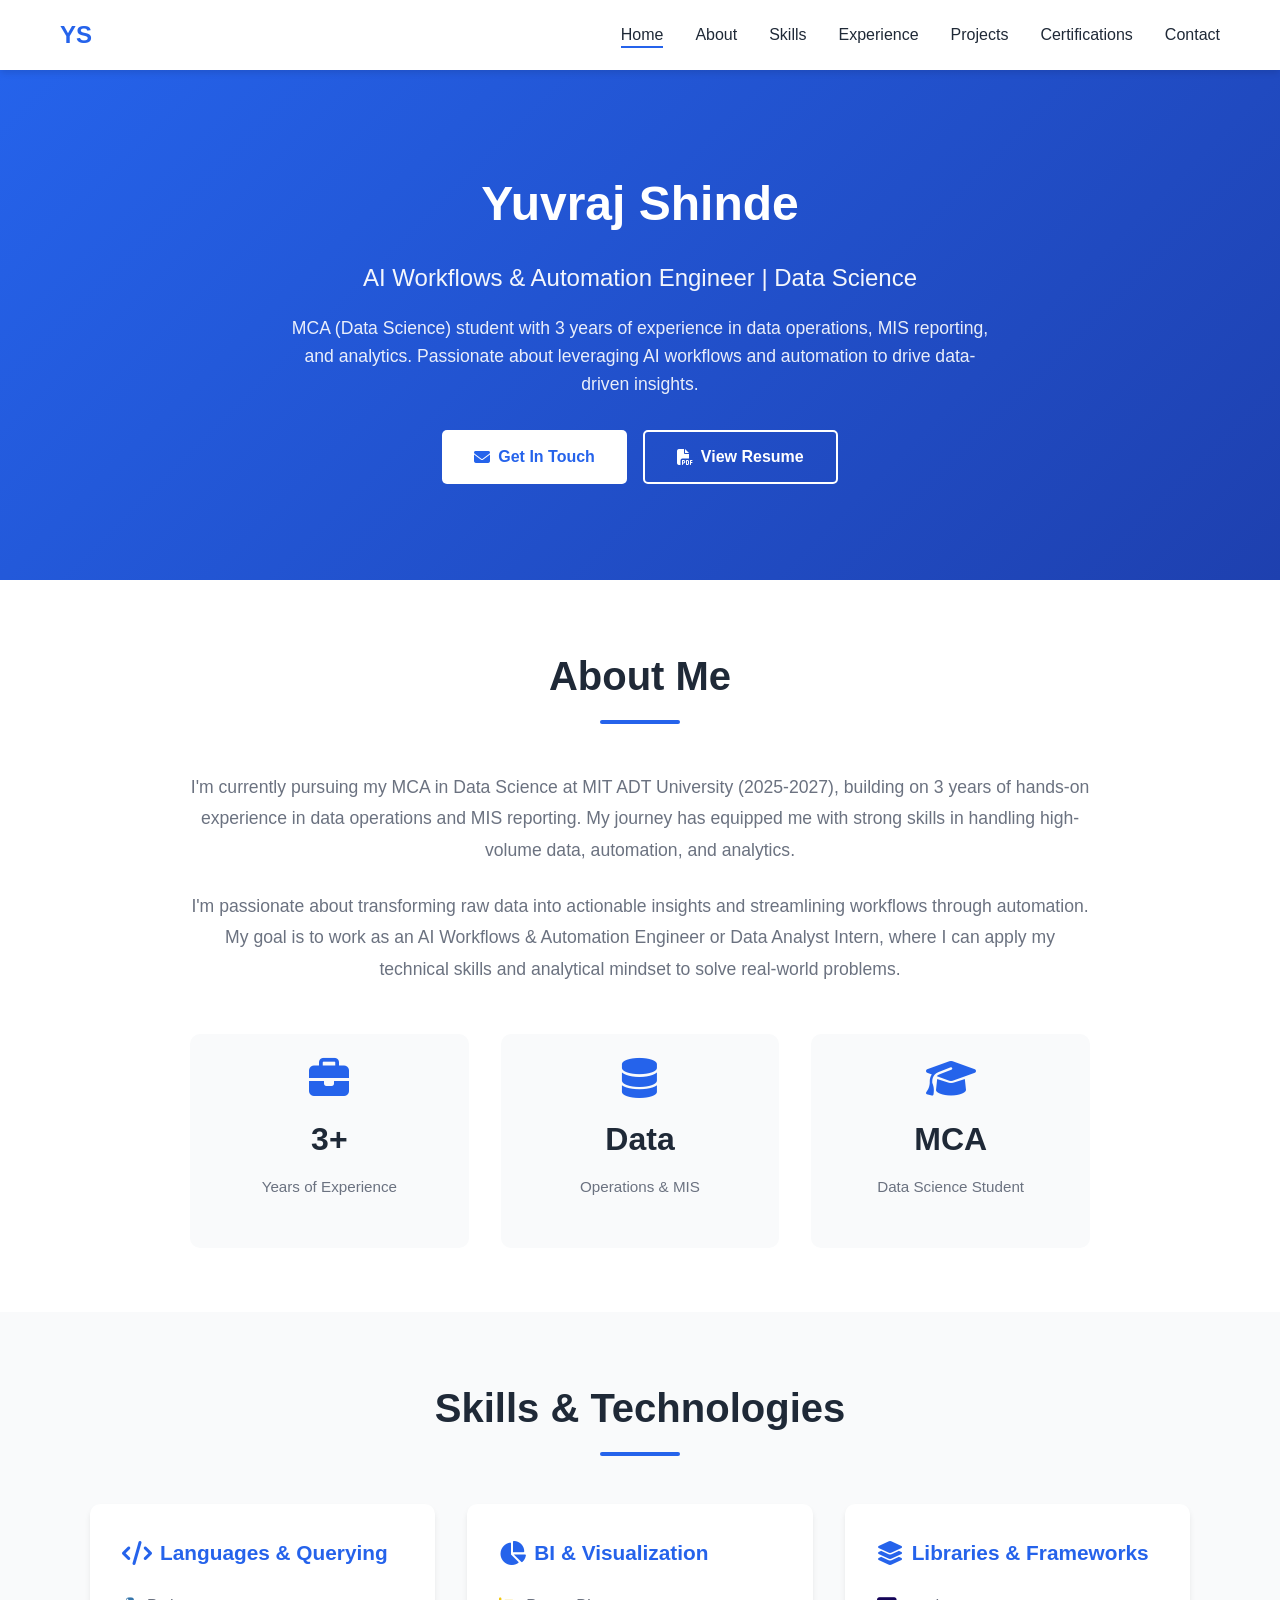
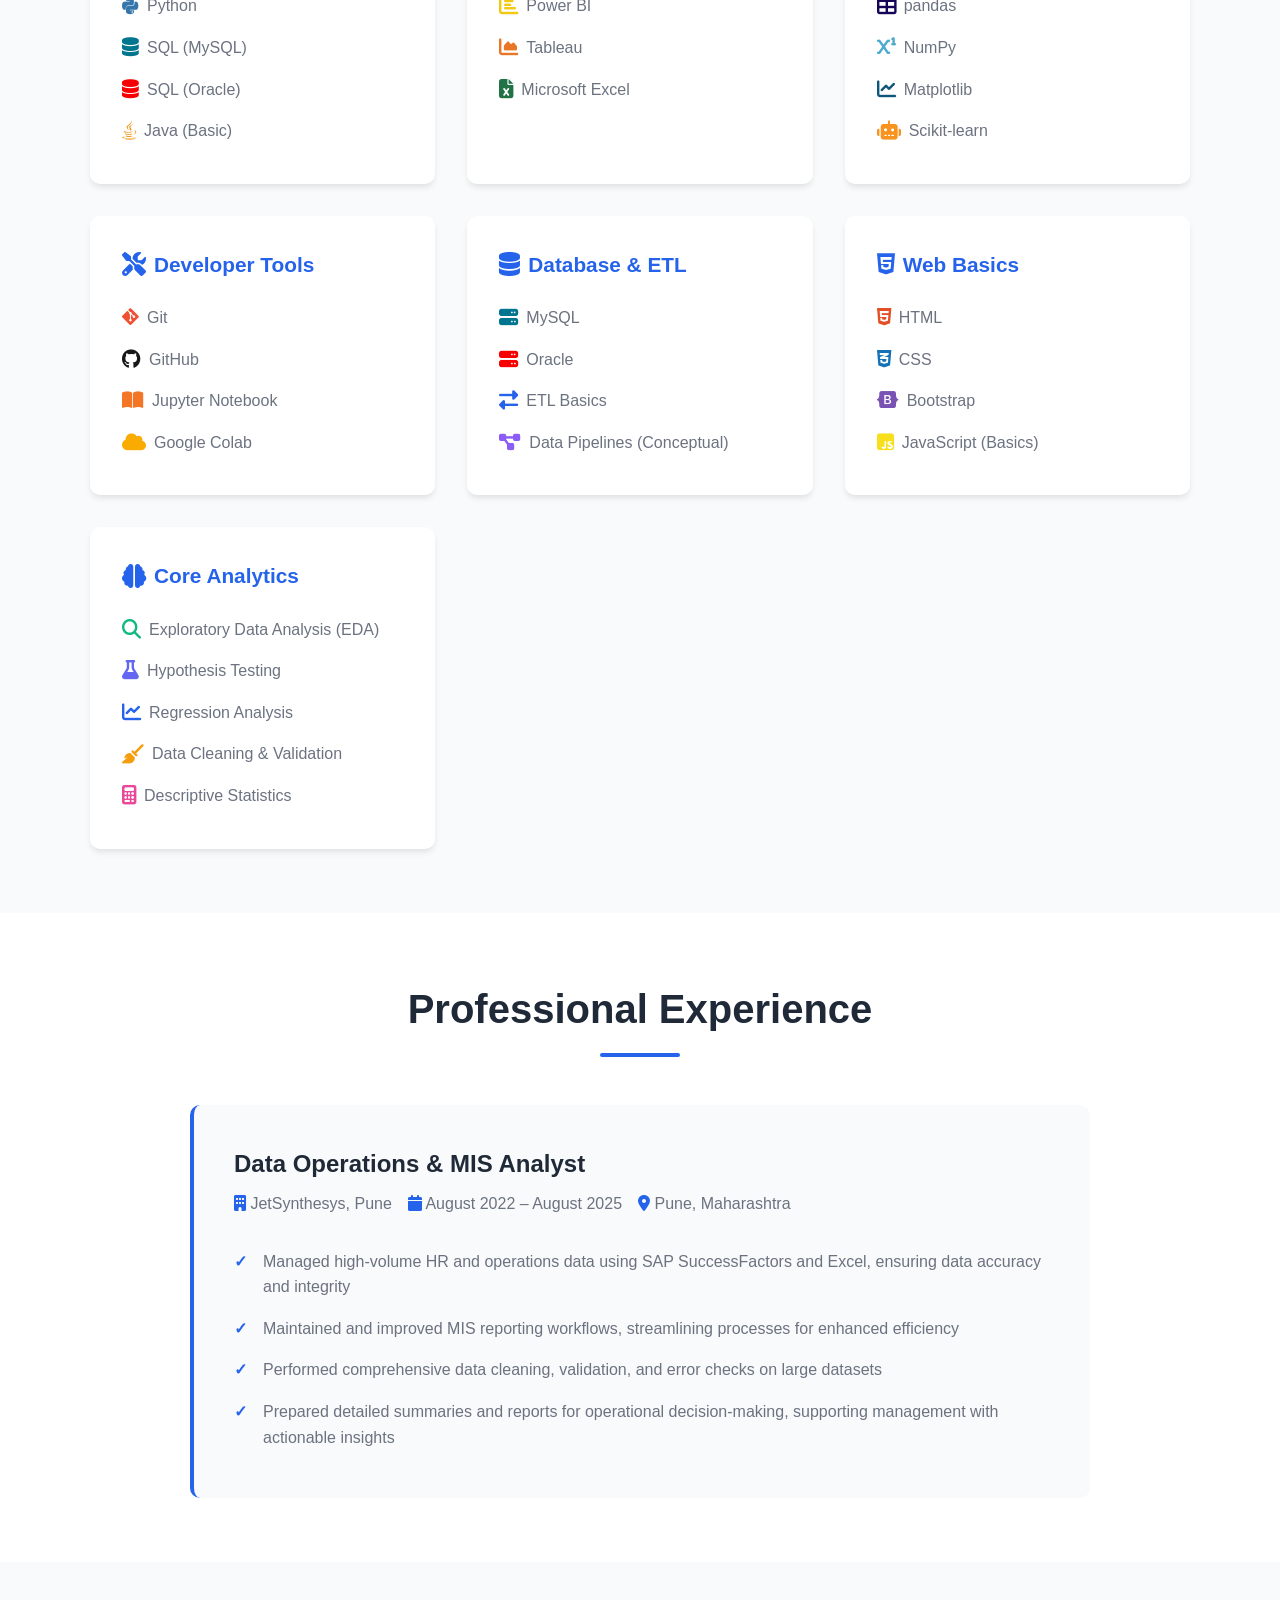
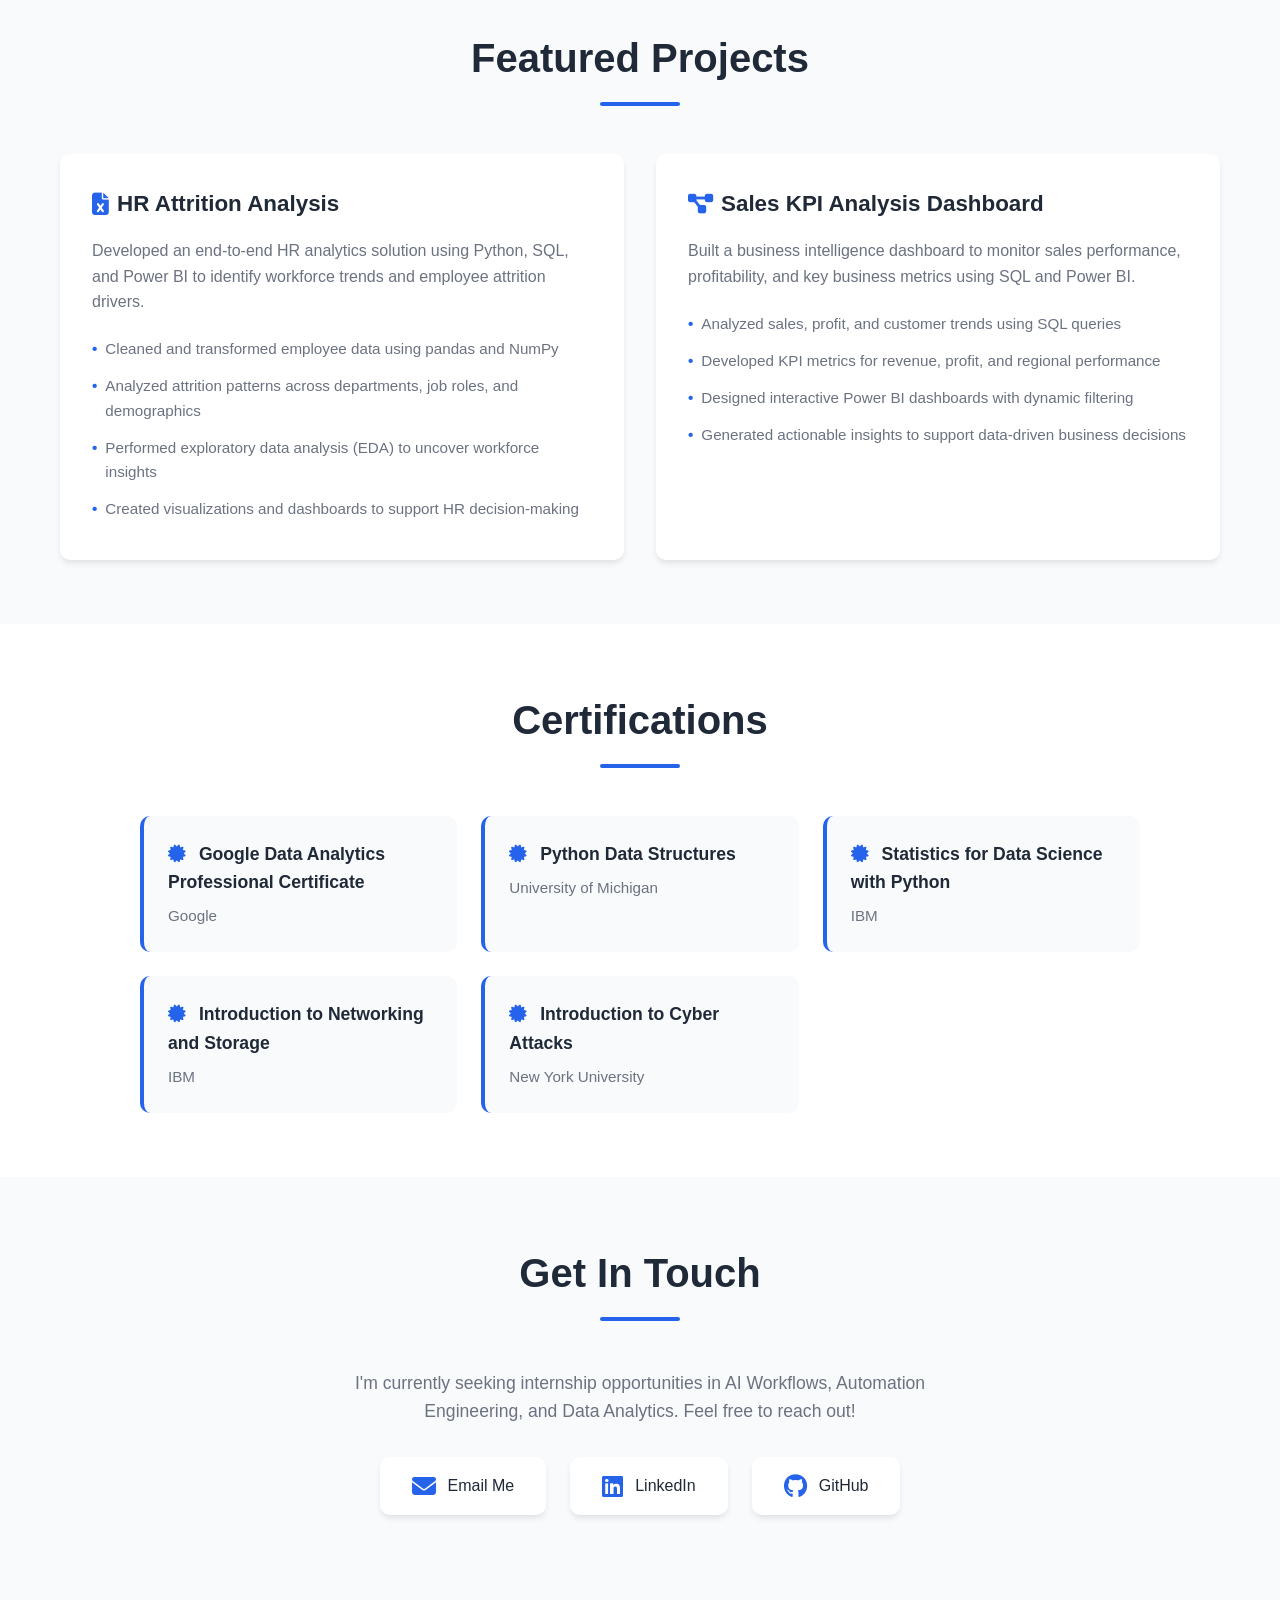
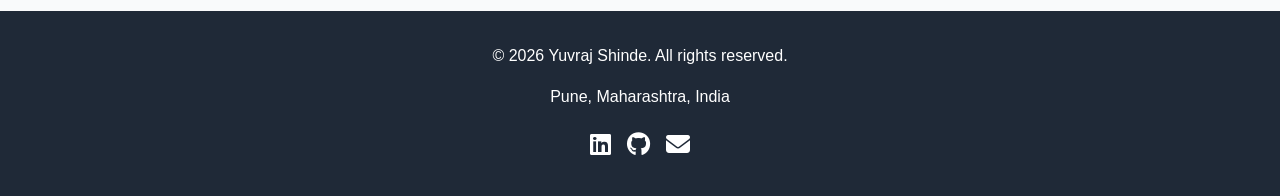
==== commit 2055a069: "Update index.html" ====
--- a/index.html
+++ b/index.html
@@ -287,6 +287,10 @@
                 <h2 class="section-title">Certifications</h2>
                 <div class="cert-grid">
                     <div class="cert-card">
+                        <h3><i class="fas fa-certificate"></i> Google Data Analytics Professional Certificate</h3>
+                        <p>Google</p>
+                    </div>
+                    <div class="cert-card">
                         <h3><i class="fas fa-certificate"></i> Python Data Structures</h3>
                         <p>University of Michigan</p>
                     </div>
--- a/style.css
+++ b/style.css
@@ -260,11 +260,12 @@
 }
 
 /* ===== SKILLS SECTION ===== */
+
 .skills-grid {
     display: grid;
-    grid-template-columns: repeat(auto-fit, minmax(250px, 1fr));
+    grid-template-columns: repeat(auto-fit, minmax(300px, 1fr));
     gap: 2rem;
-    max-width: 1000px;
+    max-width: 1100px;
     margin: 0 auto;
 }
 
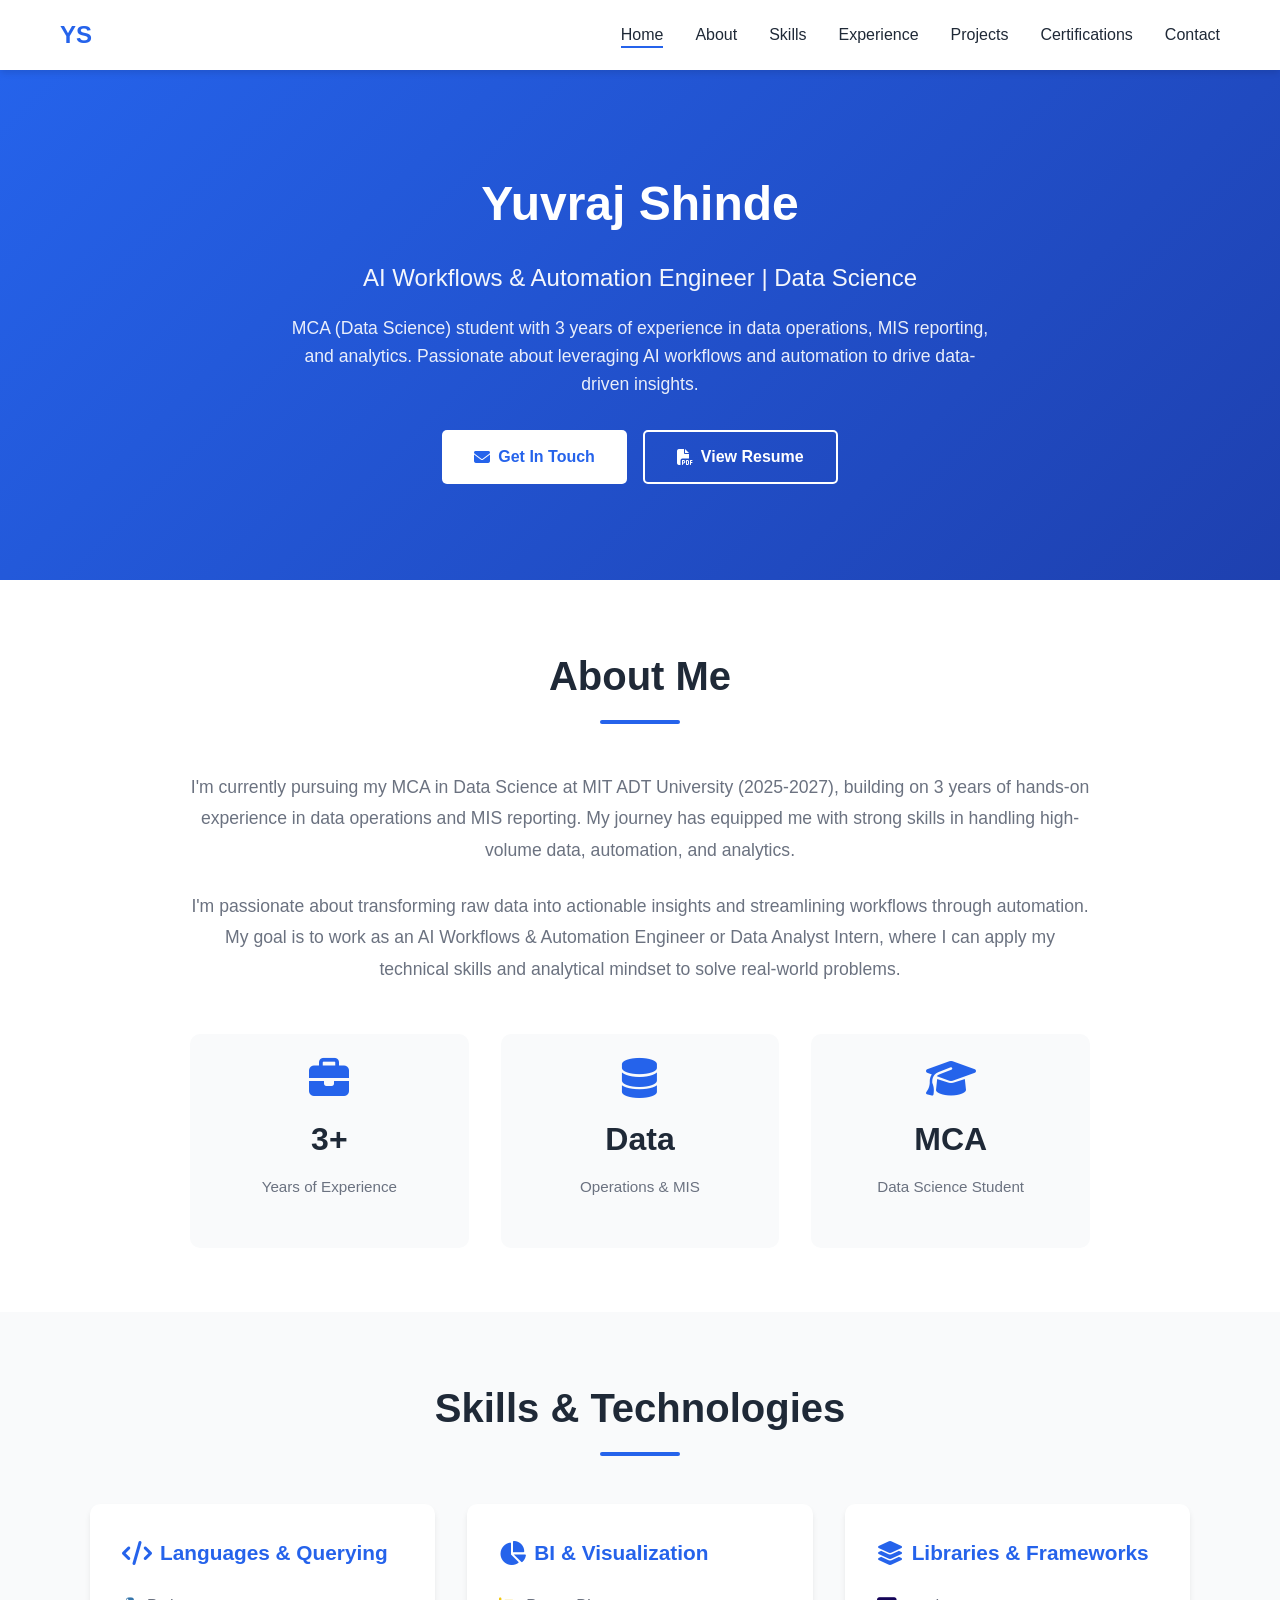
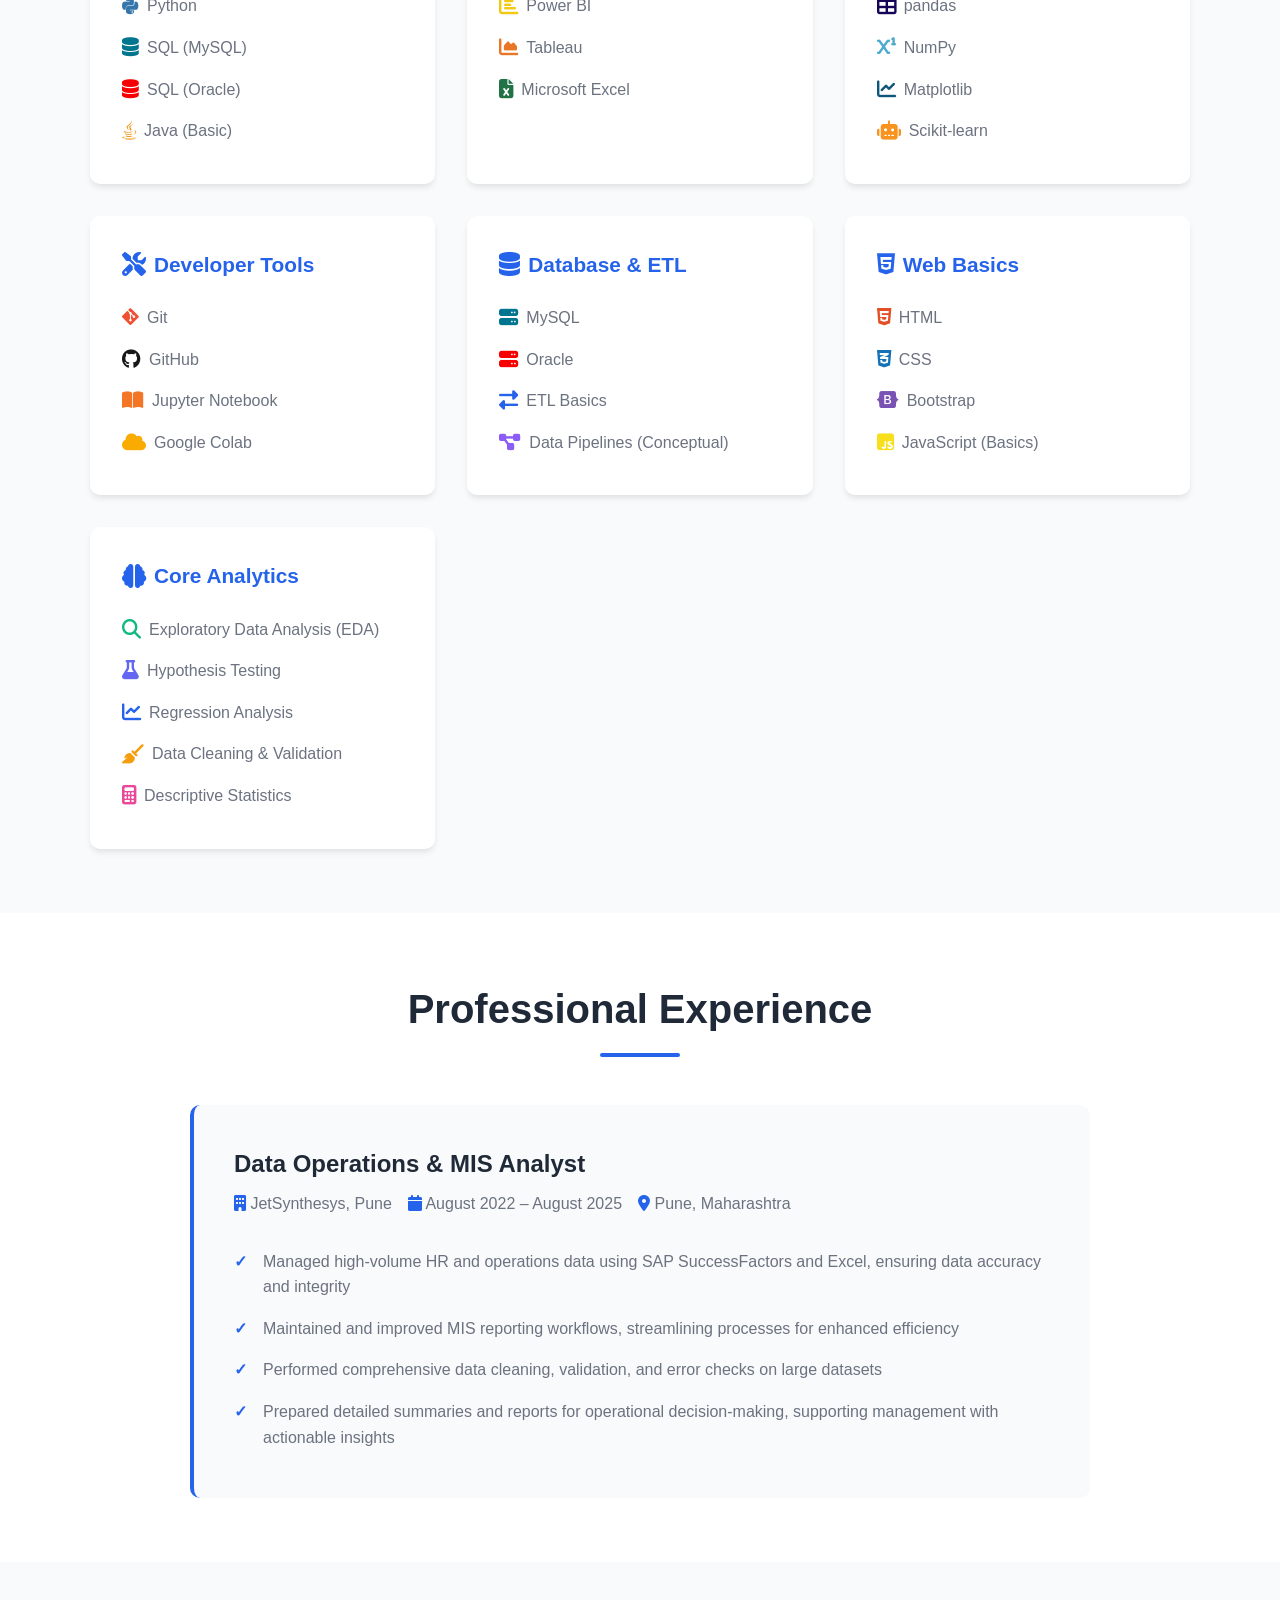
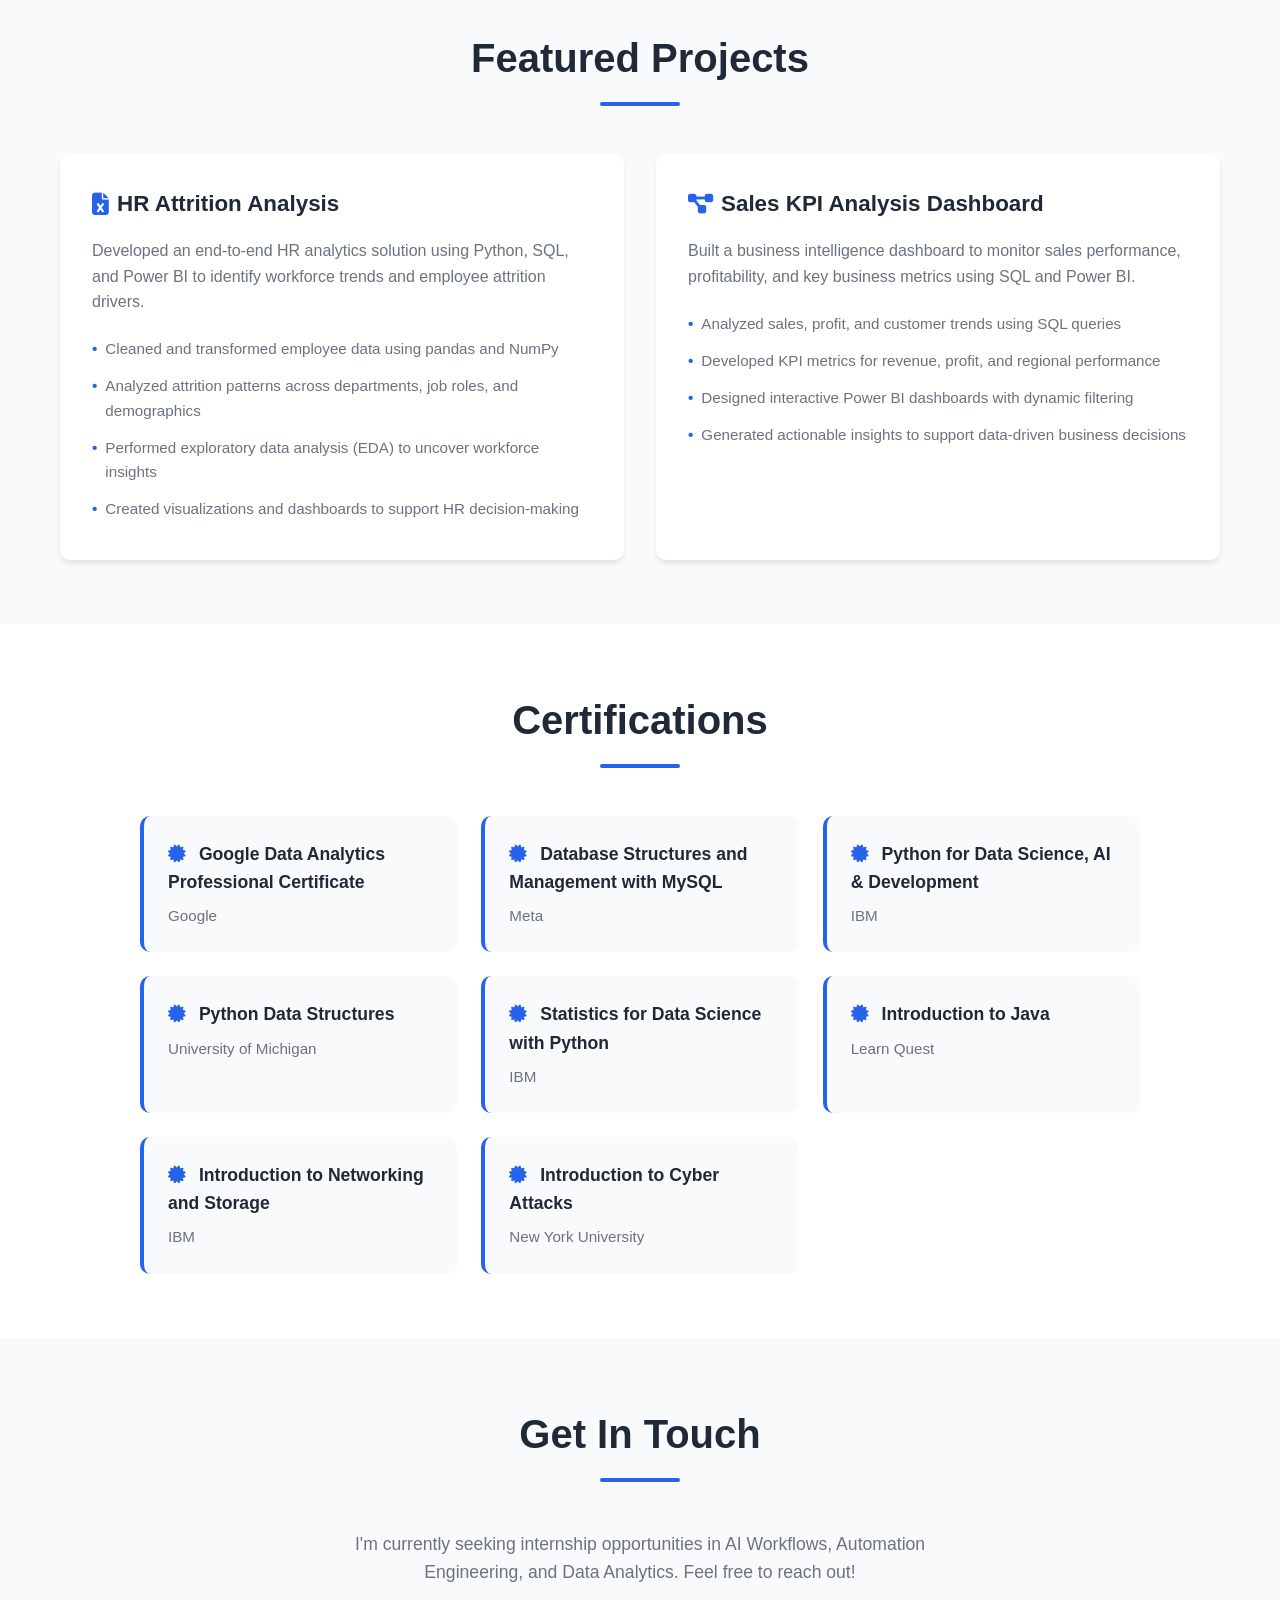
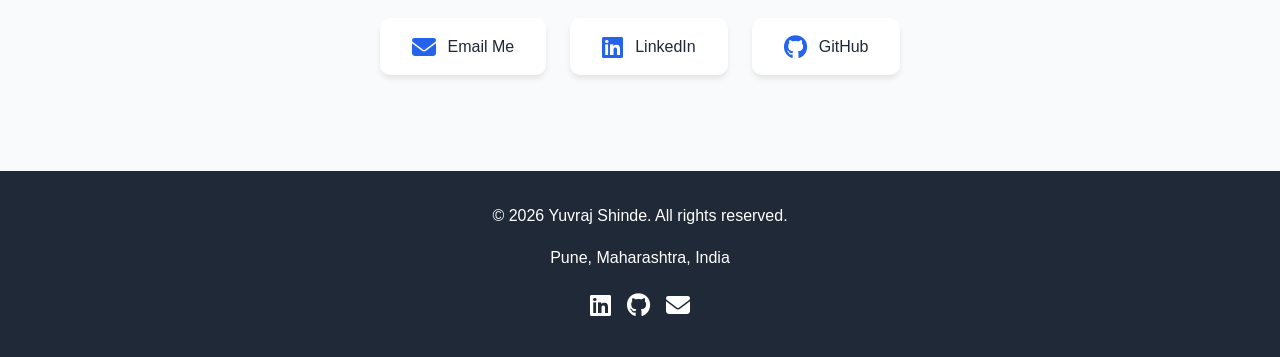
==== commit c8bc7a65: "Update index.html" ====
--- a/index.html
+++ b/index.html
@@ -291,12 +291,26 @@
                         <p>Google</p>
                     </div>
                     <div class="cert-card">
+                        <h3><i class="fas fa-certificate"></i> Database Structures and Management with MySQL
+                        </h3>
+                        <p>Meta</p>
+                    </div>
+                    <div class="cert-card">
+                        <h3><i class="fas fa-certificate"></i> Python for Data Science, AI & Development
+                        </h3>
+                        <p>IBM</p>
+                    </div>
+                    <div class="cert-card">
                         <h3><i class="fas fa-certificate"></i> Python Data Structures</h3>
                         <p>University of Michigan</p>
                     </div>
                     <div class="cert-card">
                         <h3><i class="fas fa-certificate"></i> Statistics for Data Science with Python</h3>
                         <p>IBM</p>
+                    </div>
+                    <div class="cert-card">
+                        <h3><i class="fas fa-certificate"></i> Introduction to Java</h3>
+                        <p>Learn Quest</p>
                     </div>
                     <div class="cert-card">
                         <h3><i class="fas fa-certificate"></i> Introduction to Networking and Storage</h3>
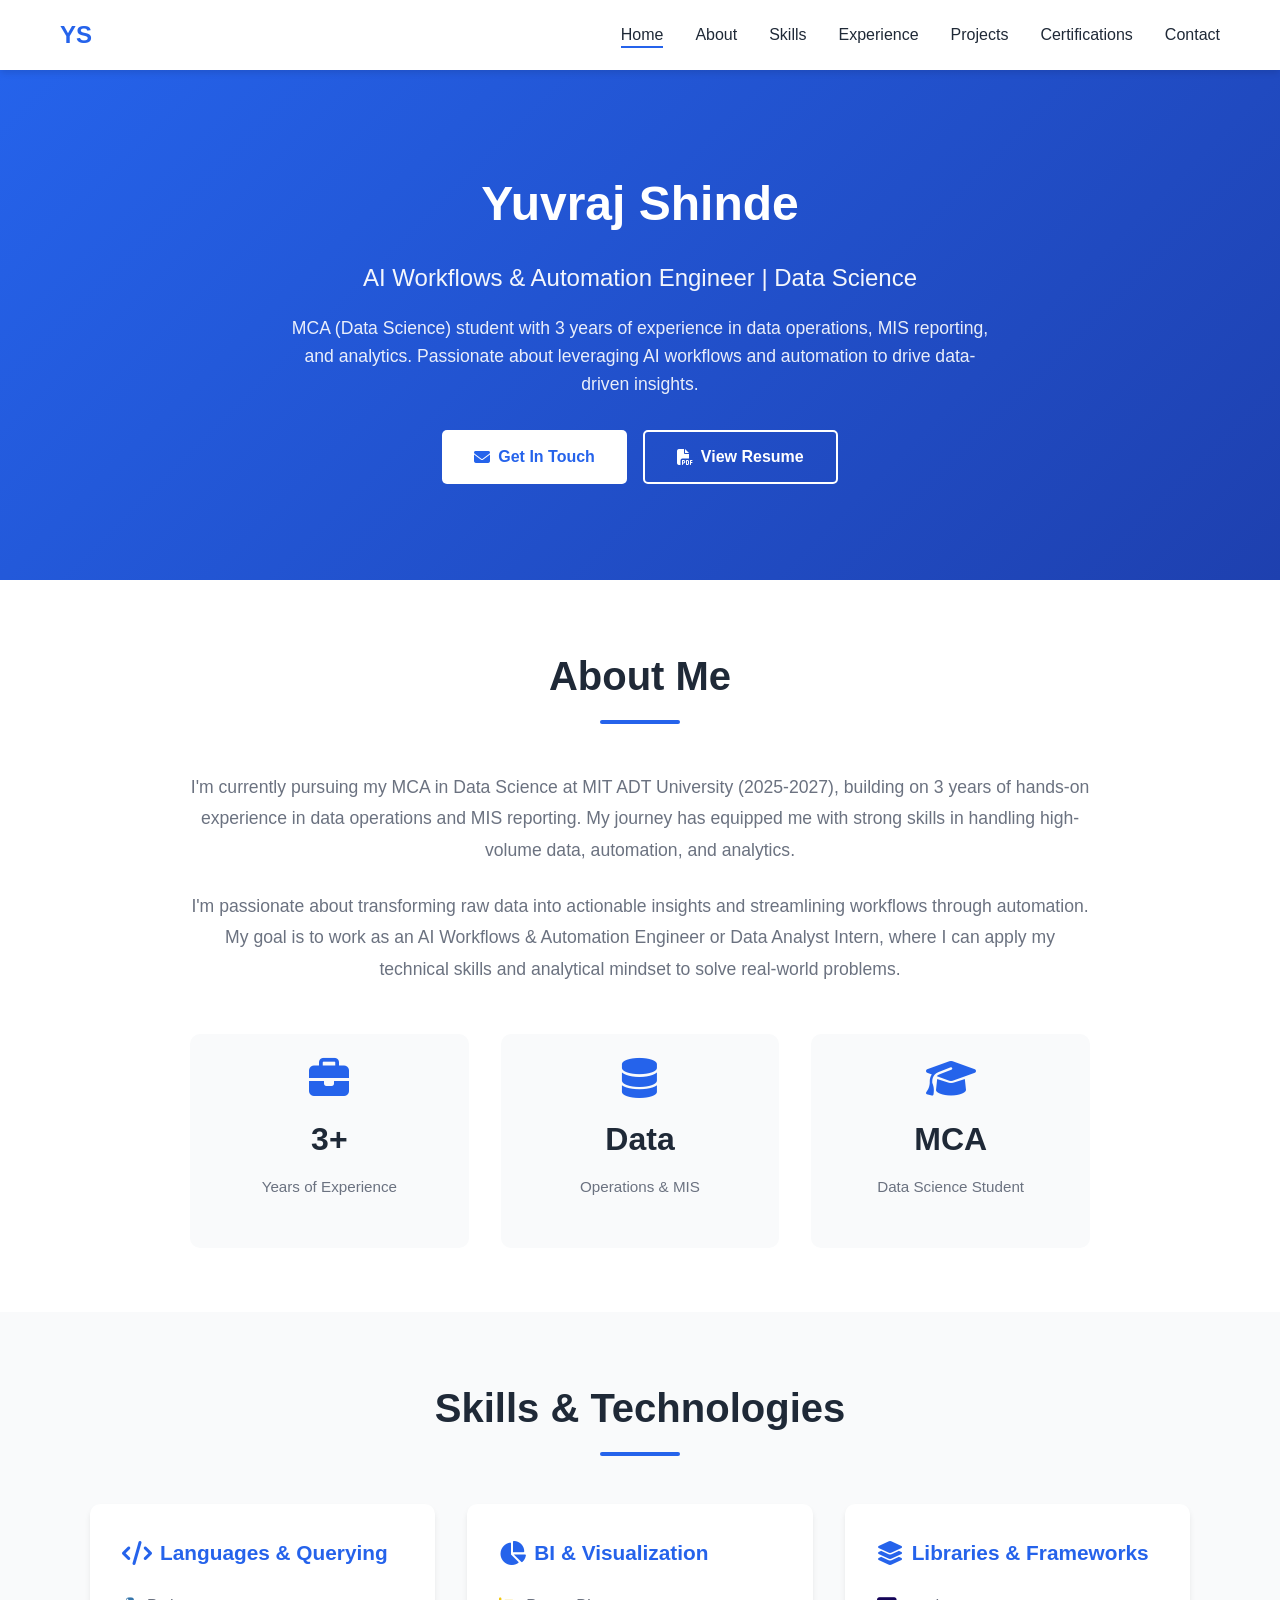
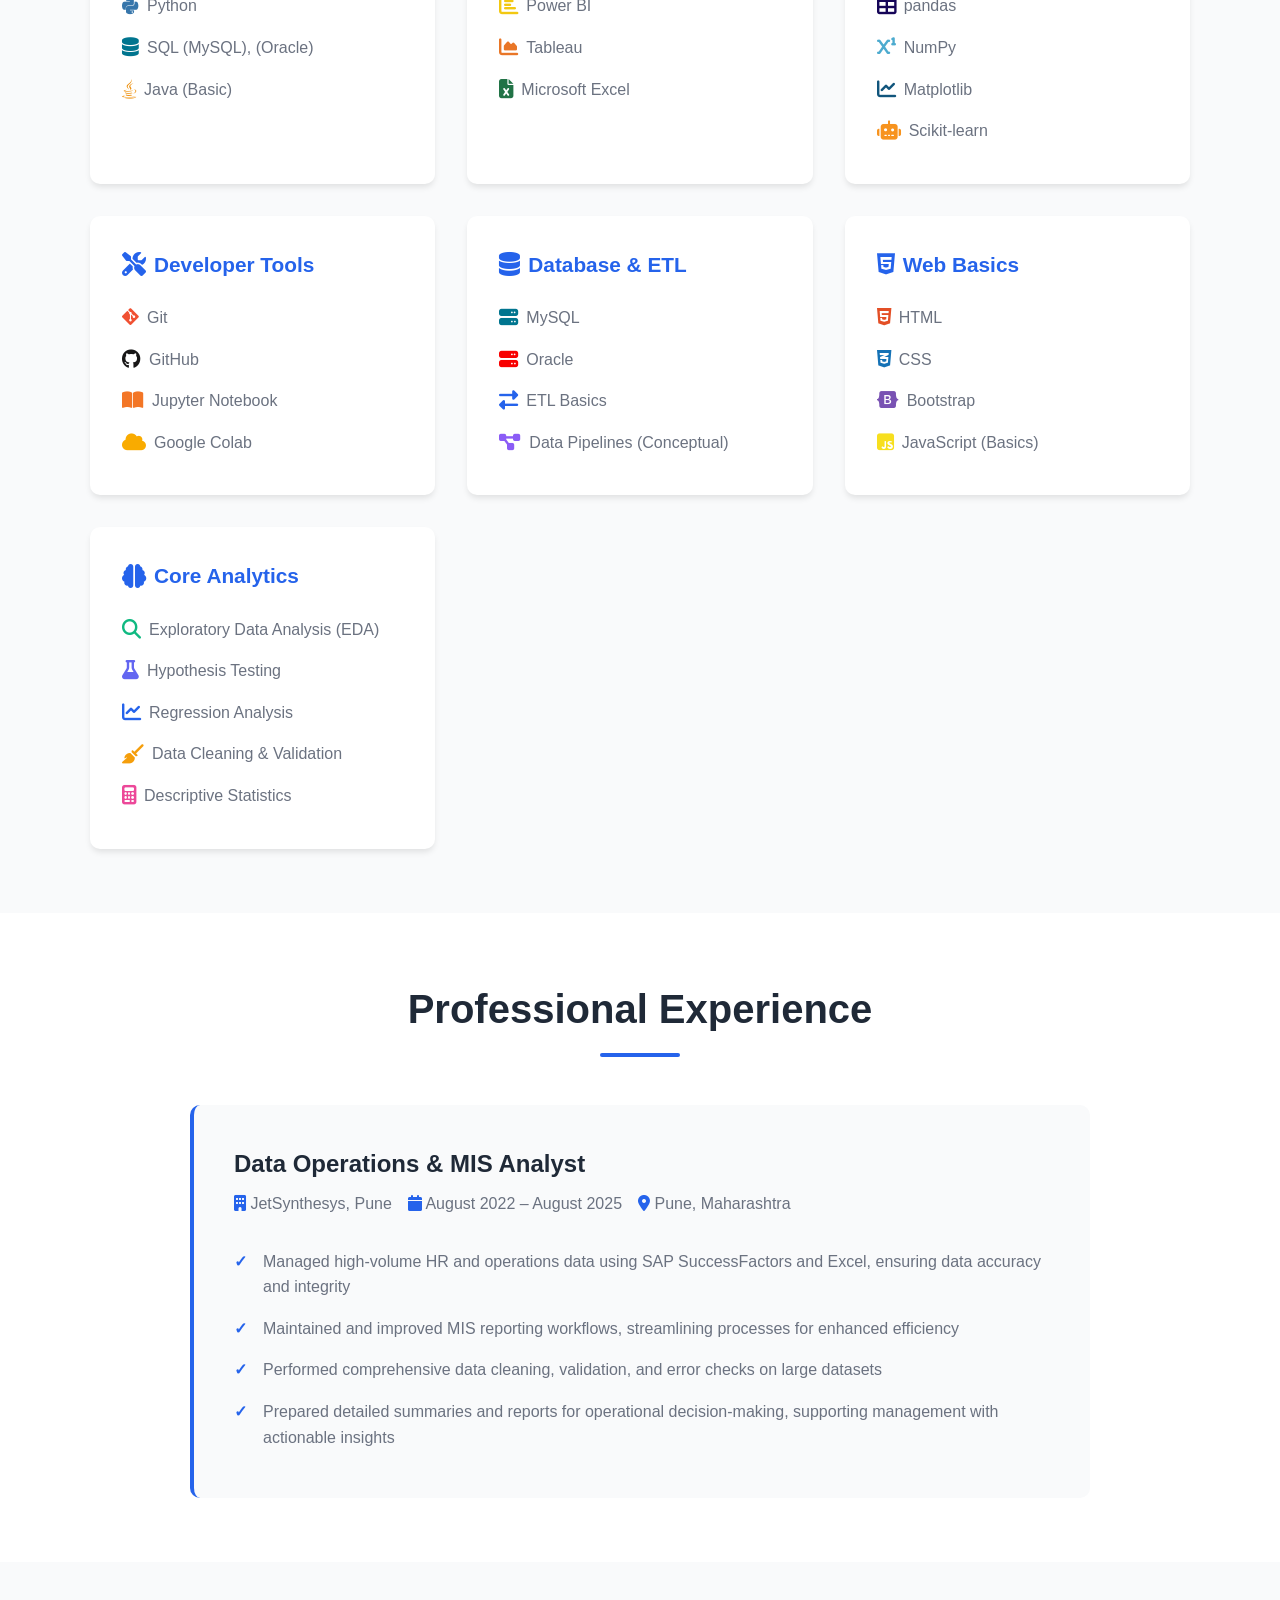
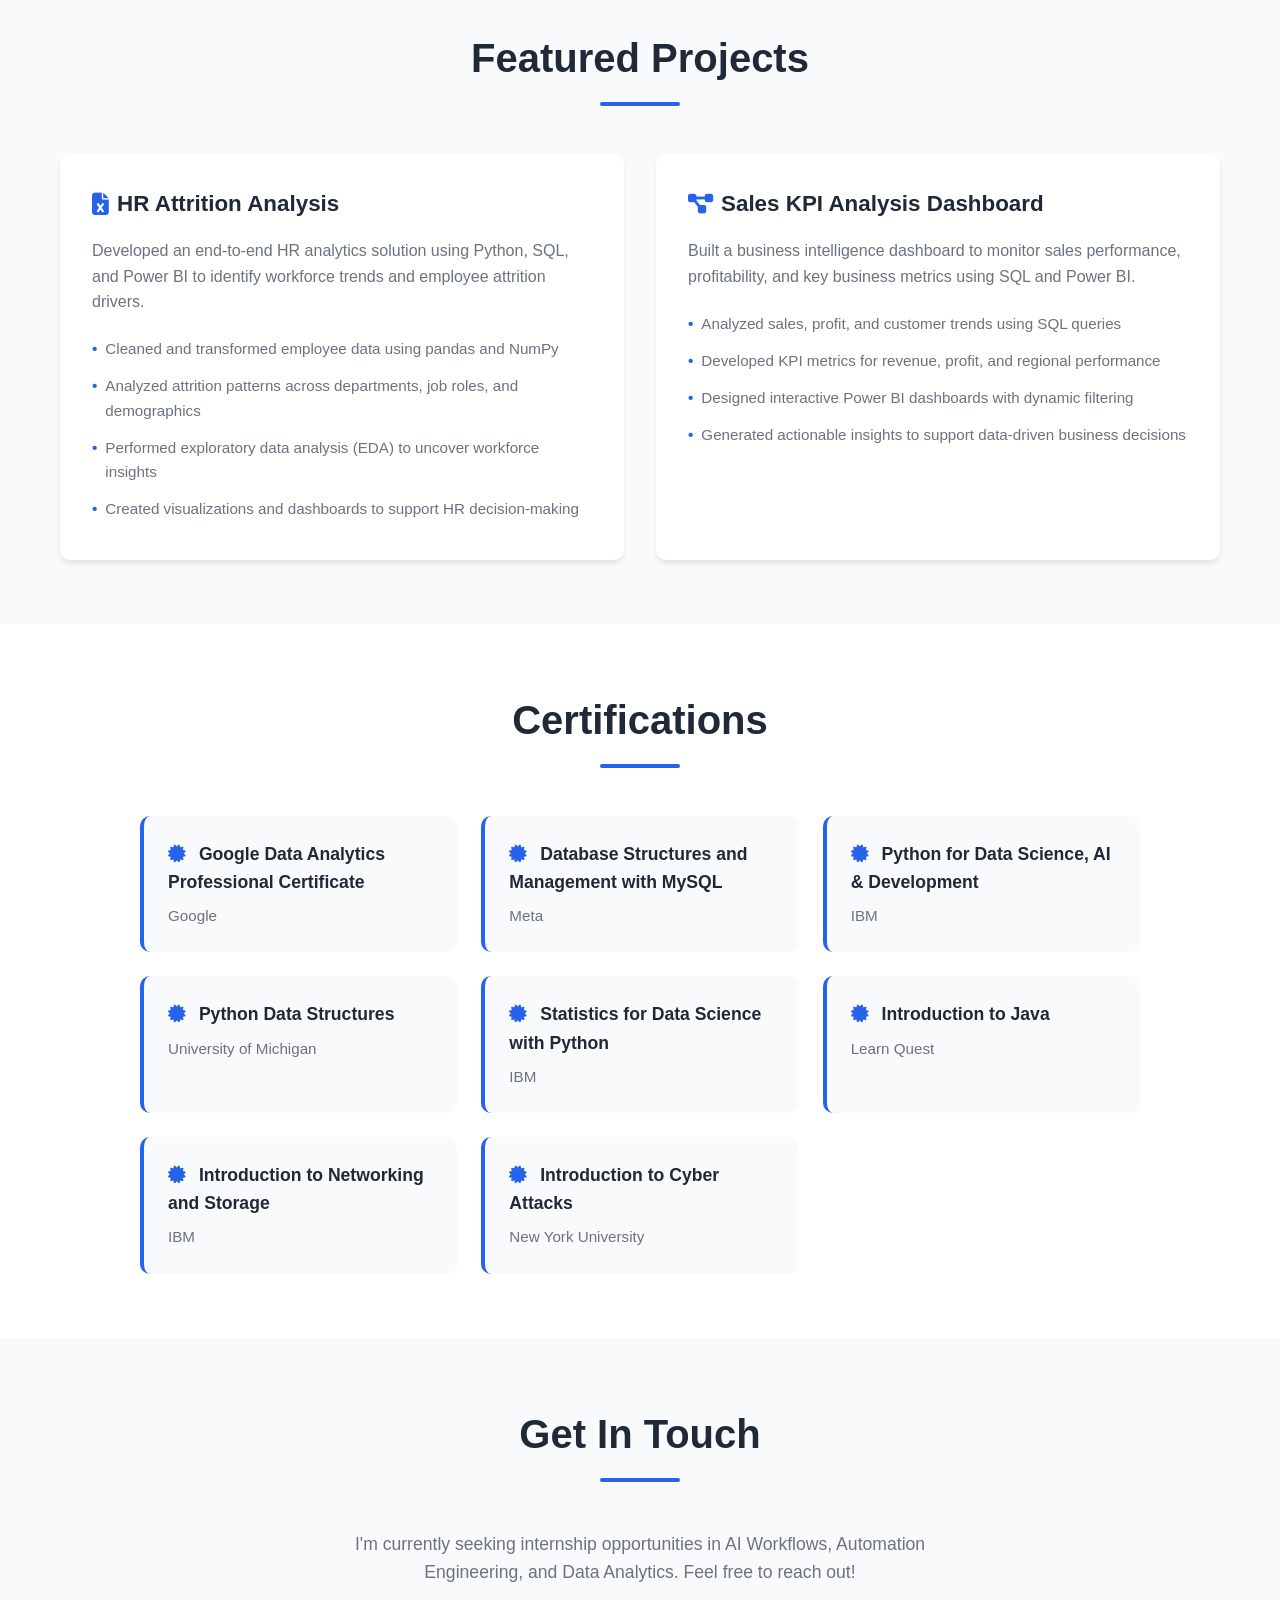
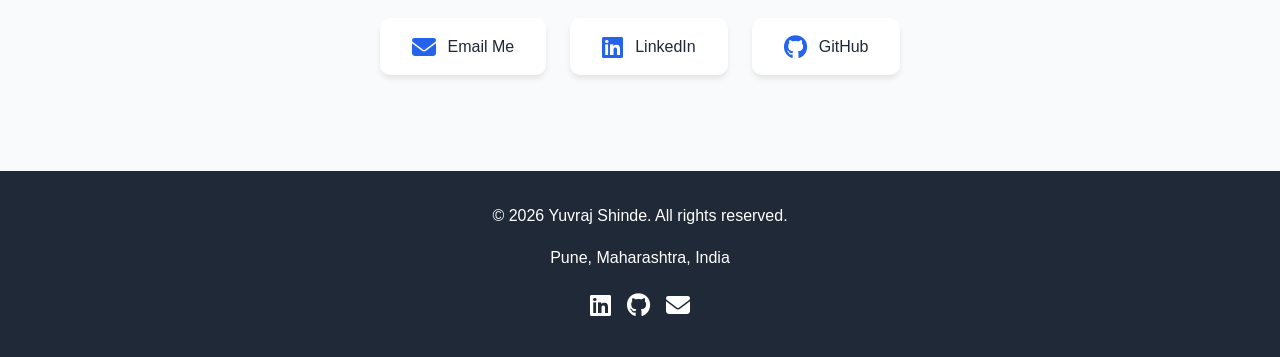
==== commit af83886a: "Update index.html" ====
--- a/index.html
+++ b/index.html
@@ -149,8 +149,8 @@
                         <h3><i class="fas fa-code"></i> Languages & Querying</h3>
                         <ul class="skill-list">
                             <li><i class="fab fa-python" style="color:#3776AB"></i> Python</li>
-                            <li><i class="fas fa-database" style="color:#00758F"></i> SQL (MySQL)</li>
-                            <li><i class="fas fa-database" style="color:#F80000"></i> SQL (Oracle)</li>
+                            <li><i class="fas fa-database" style="color:#00758F"></i> SQL (MySQL), (Oracle)</li>
+                            <!-- <li><i class="fas fa-database" style="color:#F80000"></i> SQL (Oracle)</li> -->
                             <li><i class="fab fa-java" style="color:#ED8B00"></i> Java (Basic)</li>
                         </ul>
                     </div>
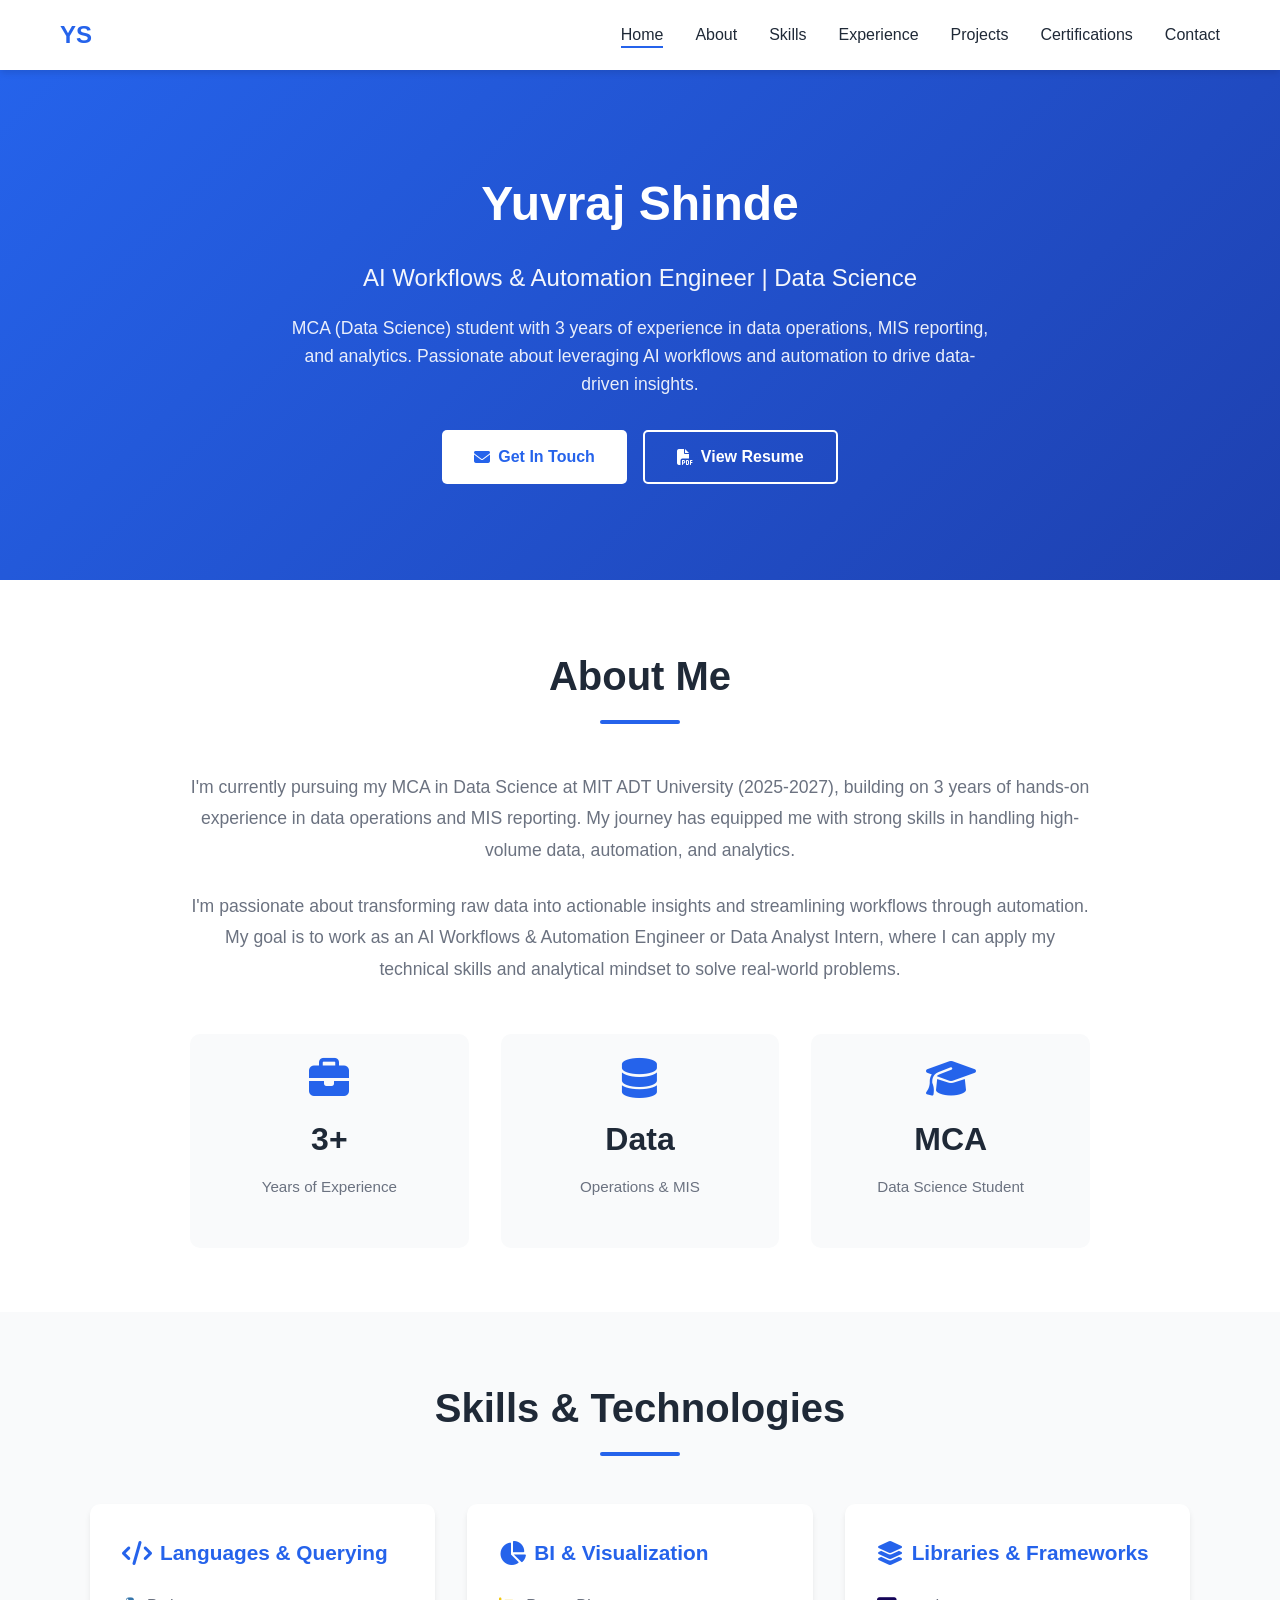
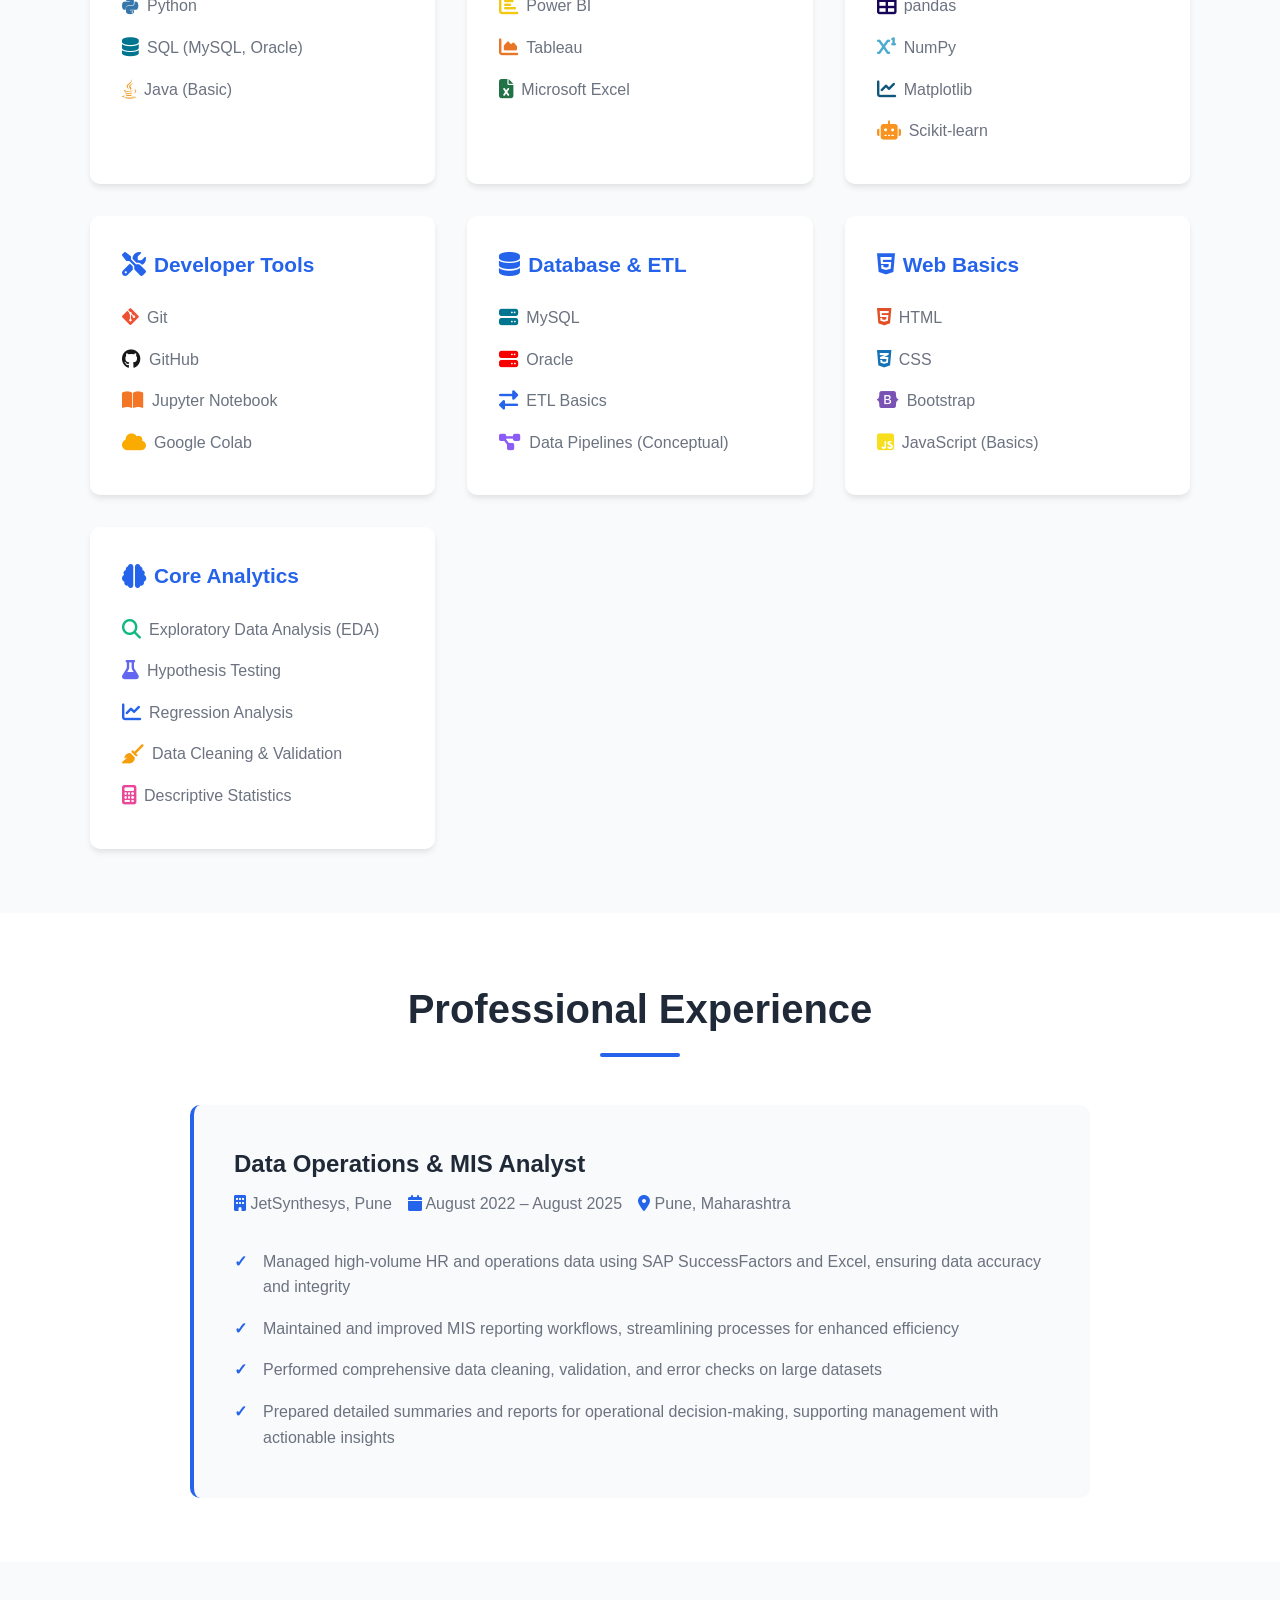
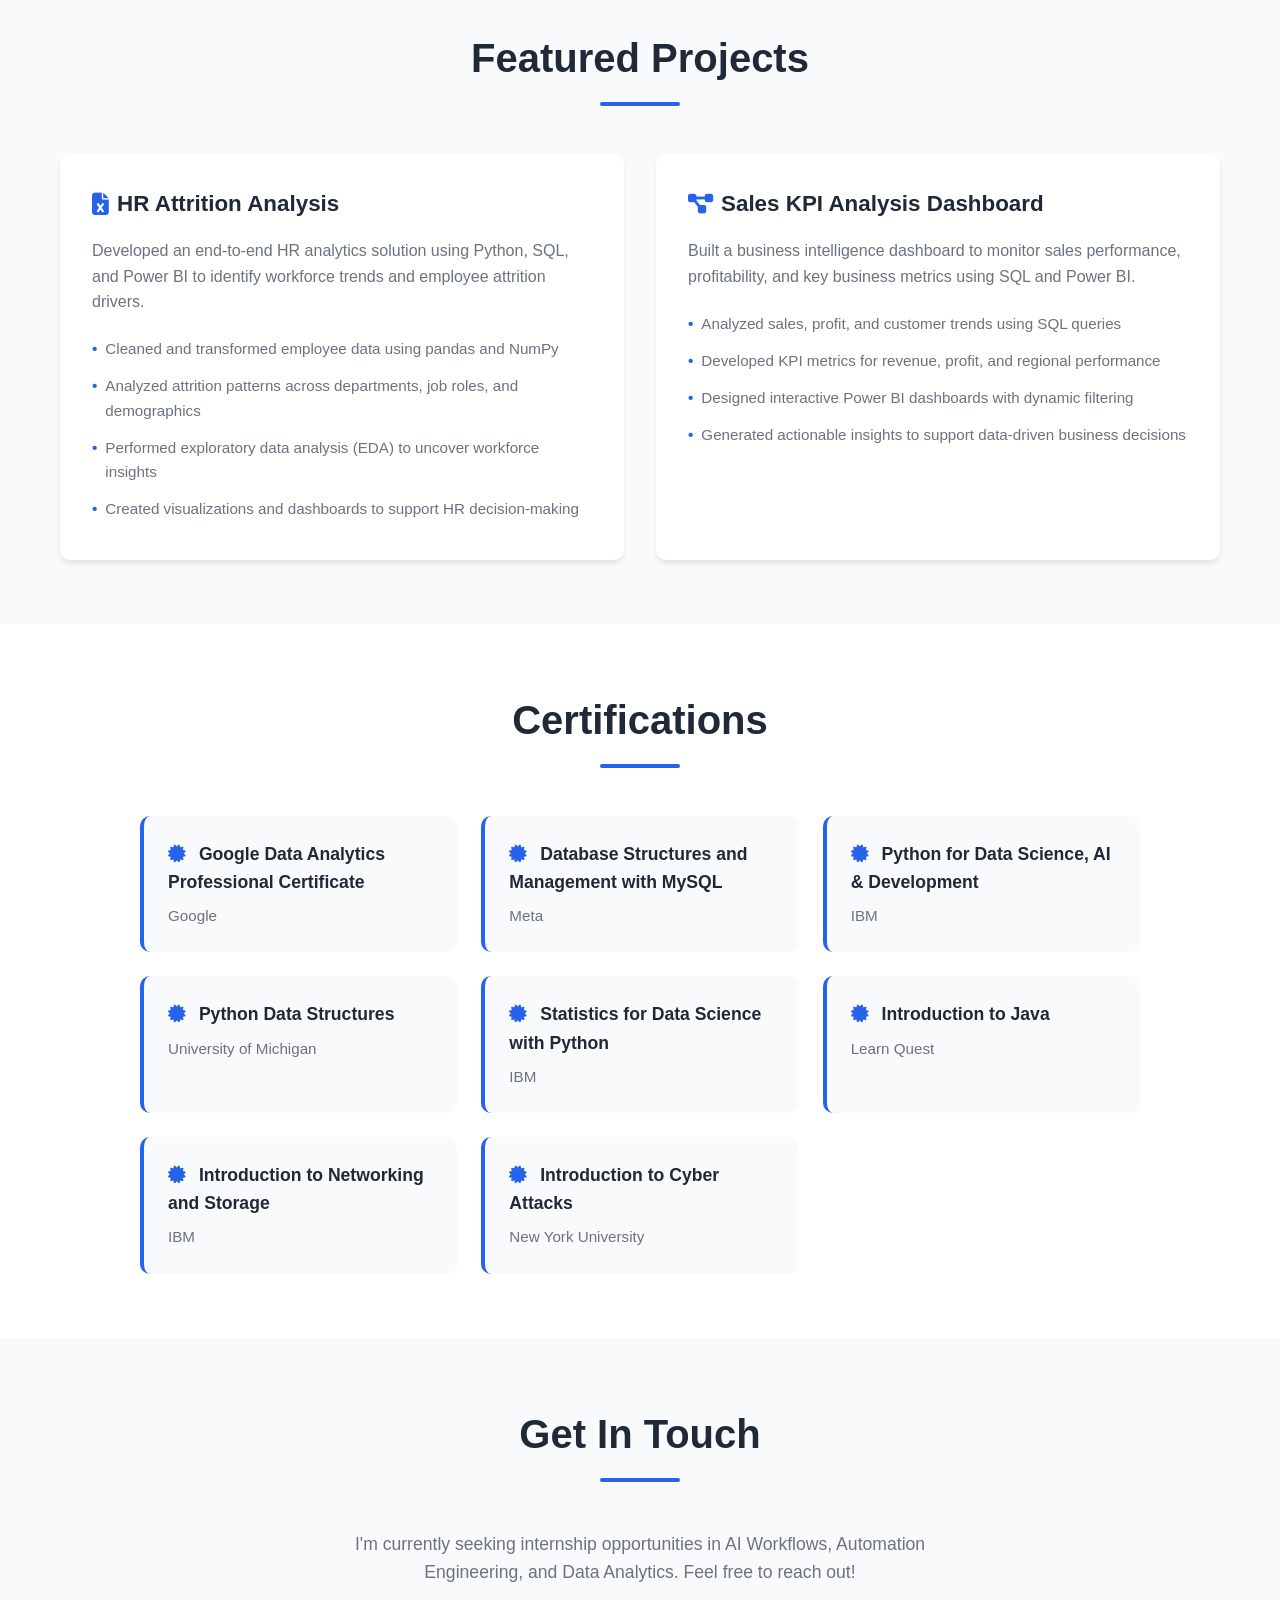
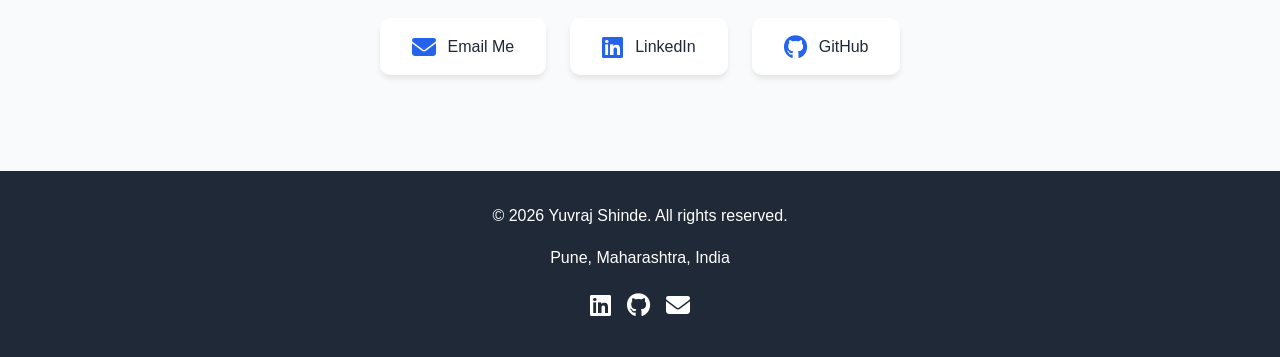
==== commit efd0931d: "Update index.html" ====
--- a/index.html
+++ b/index.html
@@ -149,7 +149,7 @@
                         <h3><i class="fas fa-code"></i> Languages & Querying</h3>
                         <ul class="skill-list">
                             <li><i class="fab fa-python" style="color:#3776AB"></i> Python</li>
-                            <li><i class="fas fa-database" style="color:#00758F"></i> SQL (MySQL), (Oracle)</li>
+                            <li><i class="fas fa-database" style="color:#00758F"></i> SQL (MySQL, Oracle)</li>
                             <!-- <li><i class="fas fa-database" style="color:#F80000"></i> SQL (Oracle)</li> -->
                             <li><i class="fab fa-java" style="color:#ED8B00"></i> Java (Basic)</li>
                         </ul>
